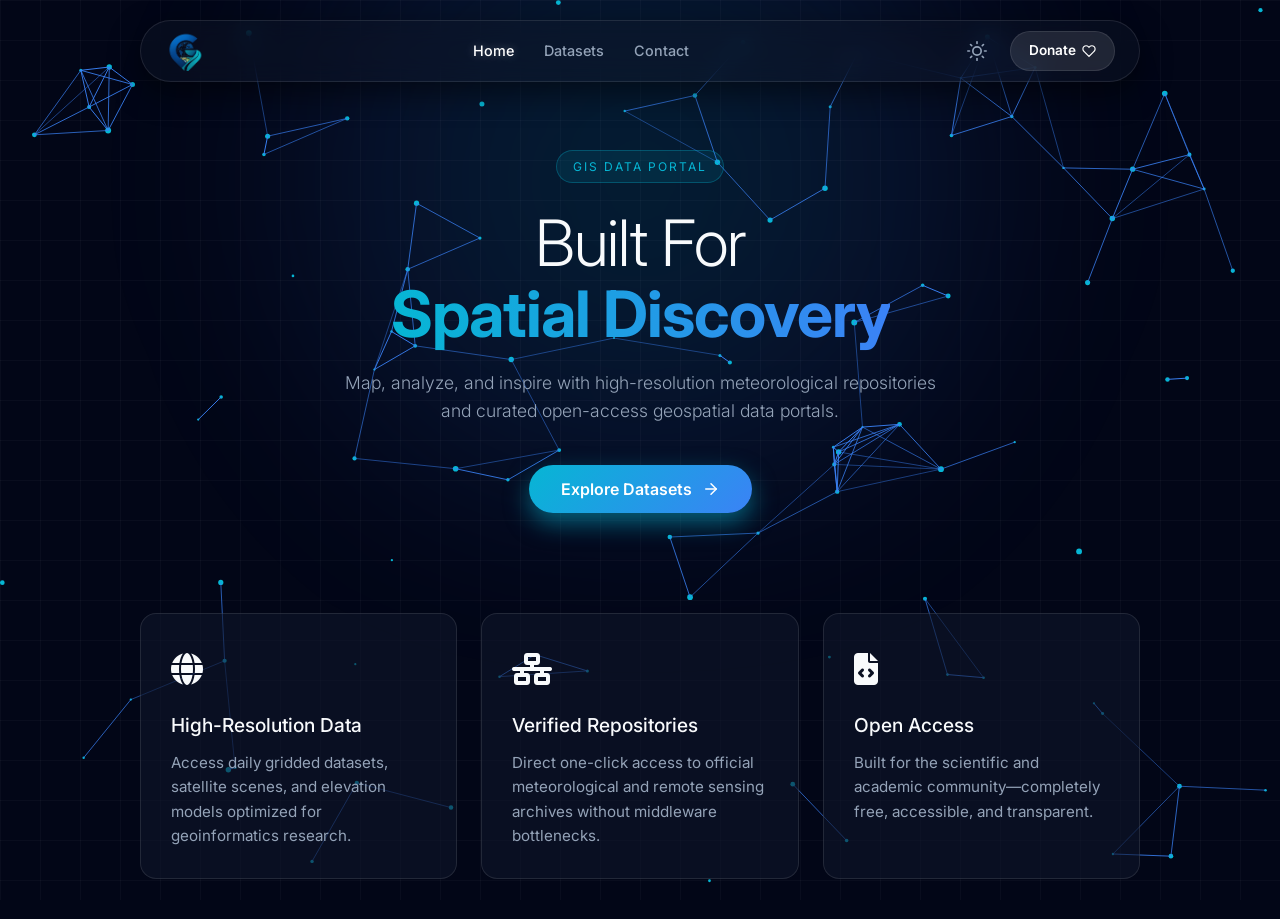
==== frontend/index.html @ cacce008 "Convert portal to static flashcard directory UI" ====
<!DOCTYPE html>
<html lang="en">
<head>
    <meta charset="UTF-8">
    <meta name="viewport" content="width=device-width, initial-scale=1.0">
    <title>GIS Gateway | Spatial Intelligence</title>
    <link href="https://fonts.googleapis.com/css2?family=Inter:wght@300;400;500;600;700&display=swap" rel="stylesheet">
    
    <!-- Font Awesome CDN -->
    <link rel="stylesheet" href="https://cdnjs.cloudflare.com/ajax/libs/font-awesome/6.4.0/css/all.min.css">

    <!-- Version 21.0 forces the browser to drop the cache -->
    <link rel="stylesheet" href="style.css?v=21.0">
    <meta name="google-adsense-account" content="ca-pub-8841814950405003">

    <style>
        /* Category Filter Tabs */
        .filter-tabs {
            display: flex;
            justify-content: center;
            flex-wrap: wrap;
            gap: 10px;
            margin: 24px auto 10px auto;
            max-width: 900px;
            padding: 0 20px;
        }

        .filter-btn {
            background: rgba(255, 255, 255, 0.04);
            border: 1px solid rgba(56, 189, 248, 0.25);
            color: #cbd5e1;
            padding: 8px 18px;
            border-radius: 999px;
            font-size: 0.85rem;
            font-weight: 500;
            cursor: pointer;
            transition: all 0.25s ease;
            font-family: inherit;
        }

        .filter-btn:hover,
        .filter-btn.active {
            background: linear-gradient(135deg, #0284c7, #06b6d4);
            border-color: #22d3ee;
            color: #fff;
            box-shadow: 0 0 15px rgba(6, 182, 212, 0.35);
        }

        /* Flashcard UI Styling */
        .flashcard-grid {
            display: grid;
            grid-template-columns: repeat(auto-fill, minmax(330px, 1fr));
            gap: 26px;
            max-width: 1180px;
            margin: 30px auto 60px auto;
            padding: 0 20px;
            text-align: left;
        }

        .flashcard {
            background: rgba(15, 23, 42, 0.78);
            backdrop-filter: blur(16px);
            border: 1px solid rgba(56, 189, 248, 0.22);
            border-radius: 18px;
            padding: 26px;
            display: flex;
            flex-direction: column;
            justify-content: space-between;
            text-decoration: none;
            color: inherit;
            position: relative;
            overflow: hidden;
            transition: transform 0.28s ease, box-shadow 0.28s ease, border-color 0.28s ease;
        }

        .flashcard::before {
            content: "";
            position: absolute;
            top: 0;
            left: 0;
            width: 100%;
            height: 4px;
            background: linear-gradient(90deg, #3b82f6, #06b6d4);
        }

        .flashcard:hover {
            transform: translateY(-7px);
            border-color: rgba(6, 182, 212, 0.6);
            box-shadow: 0 16px 35px rgba(0, 0, 0, 0.45), 0 0 22px rgba(6, 182, 212, 0.2);
        }

        .flashcard-top {
            display: flex;
            justify-content: space-between;
            align-items: center;
            margin-bottom: 18px;
            gap: 10px;
        }

        .flashcard-icon {
            width: 48px;
            height: 48px;
            min-width: 48px;
            border-radius: 12px;
            background: rgba(6, 182, 212, 0.12);
            border: 1px solid rgba(6, 182, 212, 0.35);
            display: flex;
            align-items: center;
            justify-content: center;
            color: #06b6d4;
            font-size: 1.35rem;
        }

        .flashcard-badge {
            font-size: 0.72rem;
            font-weight: 600;
            padding: 5px 12px;
            border-radius: 999px;
            background: rgba(6, 182, 212, 0.14);
            color: #22d3ee;
            border: 1px solid rgba(6, 182, 212, 0.3);
            white-space: nowrap;
        }

        .flashcard-title {
            font-size: 1.3rem;
            font-weight: 700;
            color: #fff;
            margin: 0 0 4px 0;
        }

        .flashcard-domain {
            font-size: 0.78rem;
            color: #38bdf8;
            font-family: monospace;
            display: block;
            margin-bottom: 14px;
            word-break: break-all;
        }

        .flashcard-desc {
            font-size: 0.88rem;
            color: #cbd5e1;
            line-height: 1.6;
            margin: 0 0 20px 0;
        }

        .flashcard-specs {
            background: rgba(255, 255, 255, 0.03);
            border: 1px solid rgba(255, 255, 255, 0.07);
            border-radius: 12px;
            padding: 12px 14px;
            margin-bottom: 22px;
            display: grid;
            grid-template-columns: 1fr 1fr;
            gap: 10px;
        }

        .spec-label {
            color: #64748b;
            display: block;
            font-size: 0.68rem;
            text-transform: uppercase;
            letter-spacing: 0.5px;
            margin-bottom: 2px;
        }

        .spec-value {
            color: #f8fafc;
            font-size: 0.8rem;
            font-weight: 600;
        }

        .flashcard-action {
            display: flex;
            align-items: center;
            justify-content: center;
            gap: 8px;
            width: 100%;
            padding: 12px;
            border-radius: 10px;
            background: linear-gradient(135deg, #0284c7, #06b6d4);
            color: #fff;
            font-weight: 600;
            font-size: 0.88rem;
            box-sizing: border-box;
        }

        /* Light Mode Compatibility */
        body.light-mode .flashcard {
            background: rgba(255, 255, 255, 0.9);
            border-color: rgba(15, 23, 42, 0.12);
        }
        body.light-mode .flashcard-title,
        body.light-mode .spec-value {
            color: #0f172a;
        }
        body.light-mode .flashcard-desc {
            color: #334155;
        }
        body.light-mode .flashcard-specs {
            background: rgba(15, 23, 42, 0.04);
            border-color: rgba(15, 23, 42, 0.08);
        }
        body.light-mode .filter-btn {
            color: #334155;
            background: rgba(15, 23, 42, 0.05);
            border-color: rgba(15, 23, 42, 0.15);
        }
        body.light-mode .filter-btn.active {
            color: #fff;
        }
    </style>
</head>
<body>

    <!-- Ambient Background Effects -->
    <div class="ambient-glow"></div>
    <div class="spatial-grid"></div>
    <canvas id="spatial-network"></canvas>

    <!-- Floating Glass Navigation -->
    <header class="glass-nav">
        <div class="nav-container">
            <div class="logo">
                <img src="logoonly.png" alt="GIS Gateway Logo" class="brand-logo">
            </div>
            <nav class="main-nav">
                <a href="#home" class="nav-link active" data-target="home">Home</a>
                <a href="#datasets" class="nav-link" data-target="datasets">Datasets</a>
                <a href="#contact" class="nav-link" data-target="contact">Contact</a>
            </nav>
            <div class="nav-actions" style="display: flex; align-items: center; gap: 15px;">
                
                <!-- Theme Toggle Button -->
                <button id="theme-toggle" class="theme-toggle-btn" aria-label="Toggle theme">
                    <svg id="sun-icon" xmlns="http://www.w3.org/2000/svg" width="20" height="20" viewBox="0 0 24 24" fill="none" stroke="currentColor" stroke-width="2" stroke-linecap="round" stroke-linejoin="round">
                        <circle cx="12" cy="12" r="5"></circle><line x1="12" y1="1" x2="12" y2="3"></line><line x1="12" y1="21" x2="12" y2="23"></line><line x1="4.22" y1="4.22" x2="5.64" y2="5.64"></line><line x1="18.36" y1="18.36" x2="19.78" y2="19.78"></line><line x1="1" y1="12" x2="3" y2="12"></line><line x1="21" y1="12" x2="23" y2="12"></line><line x1="4.22" y1="19.78" x2="5.64" y2="18.36"></line><line x1="18.36" y1="5.64" x2="19.78" y2="4.22"></line>
                    </svg>
                    <svg id="moon-icon" xmlns="http://www.w3.org/2000/svg" width="20" height="20" viewBox="0 0 24 24" fill="none" stroke="currentColor" stroke-width="2" stroke-linecap="round" stroke-linejoin="round" style="display: none;">
                        <path d="M21 12.79A9 9 0 1 1 11.21 3 7 7 0 0 0 21 12.79z"></path>
                    </svg>
                </button>

                <a href="#donate" data-target="donate" class="donate-btn route-btn">Donate <svg width="14" height="14" viewBox="0 0 24 24" fill="none" stroke="currentColor" stroke-width="2"><path d="M20.84 4.61a5.5 5.5 0 0 0-7.78 0L12 5.67l-1.06-1.06a5.5 5.5 0 0 0-7.78 7.78l1.06 1.06L12 21.23l7.78-7.78 1.06-1.06a5.5 5.5 0 0 0 0-7.78z"></path></svg></a>
            </div>
        </div>
    </header>

    <main class="dashboard">
        
        <!-- ================= HOME PAGE ================= -->
        <section id="home" class="page-section active">
            <div class="hero-container">
                <span class="hero-badge">GIS DATA PORTAL</span>
                <h1 class="hero-title">Built For <br><span class="text-gradient">Spatial Discovery</span></h1>
                <p class="hero-subtitle">Map, analyze, and inspire with high-resolution meteorological repositories and curated open-access geospatial data portals.</p>
                <button class="glow-btn route-btn" data-target="datasets">
                    Explore Datasets
                    <svg width="18" height="18" viewBox="0 0 24 24" fill="none" stroke="currentColor" stroke-width="2" stroke-linecap="round" stroke-linejoin="round"><line x1="5" y1="12" x2="19" y2="12"></line><polyline points="12 5 19 12 12 19"></polyline></svg>
                </button>
            </div>
            <div class="feature-grid">
                <div class="glass-card">
                    <div class="card-icon"><i class="fa-solid fa-globe"></i></div>
                    <h3>High-Resolution Data</h3>
                    <p>Access daily gridded datasets, satellite scenes, and elevation models optimized for geoinformatics research.</p>
                </div>
                <div class="glass-card">
                    <div class="card-icon"><i class="fa-solid fa-network-wired"></i></div>
                    <h3>Verified Repositories</h3>
                    <p>Direct one-click access to official meteorological and remote sensing archives without middleware bottlenecks.</p>
                </div>
                <div class="glass-card">
                    <div class="card-icon"><i class="fa-solid fa-file-code"></i></div>
                    <h3>Open Access</h3>
                    <p>Built for the scientific and academic community—completely free, accessible, and transparent.</p>
                </div>
            </div>
        </section>

        <!-- ================= DATASETS PAGE (10 OPEN-ACCESS FLASHCARDS) ================= -->
        <section id="datasets" class="page-section">
            <div class="hero-container" style="padding-bottom: 10px;">
                <span class="hero-badge">SPATIAL MODULES</span>
                <h2 class="hero-title" style="font-size: 2.5rem;">Open-Access Dataset Directory</h2>
                <p class="hero-subtitle">Filter by category below and click any flashcard to launch its official open-access download repository.</p>
                
                <!-- Interactive Category Filters -->
                <div class="filter-tabs">
                    <button class="filter-btn active" onclick="filterFlashcards('all', this)">All Portals (10)</button>
                    <button class="filter-btn" onclick="filterFlashcards('climate', this)">Climate & Rainfall</button>
                    <button class="filter-btn" onclick="filterFlashcards('satellite', this)">Satellite & EO</button>
                    <button class="filter-btn" onclick="filterFlashcards('elevation', this)">DEM & Hydrology</button>
                </div>
            </div>
            
            <div class="flashcard-grid">
                
                <!-- 1. IMD Gridded Data -->
                <a href="https://imdpune.gov.in/cmpg/Griddata/Rainfall_25_Bin.html" target="_blank" rel="noopener noreferrer" class="flashcard" data-category="climate">
                    <div>
                        <div class="flashcard-top">
                            <div class="flashcard-icon"><i class="fa-solid fa-cloud-showers-heavy"></i></div>
                            <span class="flashcard-badge">0.25° × 0.25° Binary / NetCDF</span>
                        </div>
                        <h3 class="flashcard-title">IMD Gridded Data</h3>
                        <span class="flashcard-domain">imdpune.gov.in/cmpg/Griddata/Rainfall_25_Bin.html</span>
                        <p class="flashcard-desc">
                            Official India Meteorological Department (IMD Pune) high-spatial-resolution daily gridded rainfall (1901–present) and temperature (1951–present) binary and NetCDF archives over India.
                        </p>
                        <div class="flashcard-specs">
                            <div>
                                <span class="spec-label">Temporal Range</span>
                                <span class="spec-value">Daily (1901–Present)</span>
                            </div>
                            <div>
                                <span class="spec-label">Parameters</span>
                                <span class="spec-value">Rainfall, Tmin, Tmax</span>
                            </div>
                            <div>
                                <span class="spec-label">Spatial Resolution</span>
                                <span class="spec-value">0.25° & 1.0° Grid</span>
                            </div>
                            <div>
                                <span class="spec-label">Source Agency</span>
                                <span class="spec-value">IMD Pune (CRS)</span>
                            </div>
                        </div>
                    </div>
                    <div class="flashcard-action">
                        <span>Visit IMD Pune Portal</span>
                        <i class="fa-solid fa-arrow-up-right-from-square"></i>
                    </div>
                </a>

                <!-- 2. Copernicus Global DEM -->
                <a href="https://portal.opentopography.org/raster?opentopoID=OTSDEM.032021.4326.3" target="_blank" rel="noopener noreferrer" class="flashcard" data-category="elevation">
                    <div>
                        <div class="flashcard-top">
                            <div class="flashcard-icon"><i class="fa-solid fa-mountain"></i></div>
                            <span class="flashcard-badge">30m GLO-30 GeoTIFF</span>
                        </div>
                        <h3 class="flashcard-title">Copernicus Global DEM</h3>
                        <span class="flashcard-domain">portal.opentopography.org</span>
                        <p class="flashcard-desc">
                            High-precision 30-meter Digital Surface Model (DSM) derived from the TanDEM-X radar mission for terrain relief, slope, and hydrological modeling without login requirements.
                        </p>
                        <div class="flashcard-specs">
                            <div>
                                <span class="spec-label">Spatial Resolution</span>
                                <span class="spec-value">30 Meters (1 arc-sec)</span>
                            </div>
                            <div>
                                <span class="spec-label">File Format</span>
                                <span class="spec-value">GeoTIFF Raster</span>
                            </div>
                            <div>
                                <span class="spec-label">Coverage</span>
                                <span class="spec-value">Global Surface</span>
                            </div>
                            <div>
                                <span class="spec-label">Provider</span>
                                <span class="spec-value">ESA / OpenTopography</span>
                            </div>
                        </div>
                    </div>
                    <div class="flashcard-action">
                        <span>Visit OpenTopography Portal</span>
                        <i class="fa-solid fa-arrow-up-right-from-square"></i>
                    </div>
                </a>

                <!-- 3. ISRO Bhoonidhi EO Data Hub -->
                <a href="https://bhoonidhi.nrsc.gov.in/" target="_blank" rel="noopener noreferrer" class="flashcard" data-category="satellite elevation">
                    <div>
                        <div class="flashcard-top">
                            <div class="flashcard-icon"><i class="fa-solid fa-satellite"></i></div>
                            <span class="flashcard-badge">5m+ Open IRS / SAR</span>
                        </div>
                        <h3 class="flashcard-title">ISRO Bhoonidhi EO Hub</h3>
                        <span class="flashcard-domain">bhoonidhi.nrsc.gov.in</span>
                        <p class="flashcard-desc">
                            NRSC/ISRO Earth Observation data hub offering free open access to Indian Remote Sensing (Resourcesat LISS-III/IV, EOS-04 SAR, Oceansat, CartoDEM) and NISAR S-SAR collections.
                        </p>
                        <div class="flashcard-specs">
                            <div>
                                <span class="spec-label">Spatial Resolution</span>
                                <span class="spec-value">5m to 56m (Open Policy)</span>
                            </div>
                            <div>
                                <span class="spec-label">File Format</span>
                                <span class="spec-value">GeoTIFF / HDF5</span>
                            </div>
                            <div>
                                <span class="spec-label">Archive Span</span>
                                <span class="spec-value">1986–Present</span>
                            </div>
                            <div>
                                <span class="spec-label">Source Agency</span>
                                <span class="spec-value">NRSC / ISRO</span>
                            </div>
                        </div>
                    </div>
                    <div class="flashcard-action">
                        <span>Visit ISRO Bhoonidhi</span>
                        <i class="fa-solid fa-arrow-up-right-from-square"></i>
                    </div>
                </a>

                <!-- 4. ISRO MOSDAC -->
                <a href="https://www.mosdac.gov.in/" target="_blank" rel="noopener noreferrer" class="flashcard" data-category="climate satellite">
                    <div>
                        <div class="flashcard-top">
                            <div class="flashcard-icon"><i class="fa-solid fa-hurricane"></i></div>
                            <span class="flashcard-badge">INSAT-3DR / 3DS HDF5</span>
                        </div>
                        <h3 class="flashcard-title">ISRO MOSDAC Archive</h3>
                        <span class="flashcard-domain">mosdac.gov.in</span>
                        <p class="flashcard-desc">
                            Meteorological & Oceanographic Satellite Data Archival Centre by Space Applications Centre (ISRO) for half-hourly INSAT cloud imagery, Hydro-Estimator rainfall, and ocean products.
                        </p>
                        <div class="flashcard-specs">
                            <div>
                                <span class="spec-label">Temporal Range</span>
                                <span class="spec-value">15/30-Min & Daily</span>
                            </div>
                            <div>
                                <span class="spec-label">Parameters</span>
                                <span class="spec-value">Rainfall, OLR, SST, Winds</span>
                            </div>
                            <div>
                                <span class="spec-label">Coverage</span>
                                <span class="spec-value">India & Indian Ocean</span>
                            </div>
                            <div>
                                <span class="spec-label">Source Agency</span>
                                <span class="spec-value">SAC / ISRO</span>
                            </div>
                        </div>
                    </div>
                    <div class="flashcard-action">
                        <span>Visit MOSDAC Portal</span>
                        <i class="fa-solid fa-arrow-up-right-from-square"></i>
                    </div>
                </a>

                <!-- 5. ECMWF ERA5 Climate Data Store -->
                <a href="https://cds.climate.copernicus.eu/datasets/reanalysis-era5-single-levels?tab=overview" target="_blank" rel="noopener noreferrer" class="flashcard" data-category="climate">
                    <div>
                        <div class="flashcard-top">
                            <div class="flashcard-icon"><i class="fa-solid fa-temperature-half"></i></div>
                            <span class="flashcard-badge">0.25° Hourly NetCDF / GRIB</span>
                        </div>
                        <h3 class="flashcard-title">ECMWF ERA5 Reanalysis</h3>
                        <span class="flashcard-domain">cds.climate.copernicus.eu</span>
                        <p class="flashcard-desc">
                            Fifth-generation ECMWF global atmospheric, land-surface, and wave reanalysis providing hourly single-level and pressure-level climate variables from 1940 to the present.
                        </p>
                        <div class="flashcard-specs">
                            <div>
                                <span class="spec-label">Temporal Range</span>
                                <span class="spec-value">Hourly (1940–Present)</span>
                            </div>
                            <div>
                                <span class="spec-label">Spatial Resolution</span>
                                <span class="spec-value">0.25° × 0.25° (~31 km)</span>
                            </div>
                            <div>
                                <span class="spec-label">Parameters</span>
                                <span class="spec-value">2m Temp, Wind, CAPE, Rad</span>
                            </div>
                            <div>
                                <span class="spec-label">Access Method</span>
                                <span class="spec-value">Web UI & Python cdsapi</span>
                            </div>
                        </div>
                    </div>
                    <div class="flashcard-action">
                        <span>Visit Copernicus CDS</span>
                        <i class="fa-solid fa-arrow-up-right-from-square"></i>
                    </div>
                </a>

                <!-- 6. CHIRPS Direct HTTP Repository -->
                <a href="https://data.chc.ucsb.edu/products/CHIRPS-2.0/" target="_blank" rel="noopener noreferrer" class="flashcard" data-category="climate">
                    <div>
                        <div class="flashcard-top">
                            <div class="flashcard-icon"><i class="fa-solid fa-droplet"></i></div>
                            <span class="flashcard-badge">0.05° (~5.5 km) GeoTIFF / NC</span>
                        </div>
                        <h3 class="flashcard-title">CHIRPS Global Rainfall</h3>
                        <span class="flashcard-domain">data.chc.ucsb.edu/products/CHIRPS-2.0</span>
                        <p class="flashcard-desc">
                            Climate Hazards Center InfraRed Precipitation with Station data (UCSB). Direct HTTP directory download (no login required) for high-resolution daily and monthly rainfall grids.
                        </p>
                        <div class="flashcard-specs">
                            <div>
                                <span class="spec-label">Temporal Range</span>
                                <span class="spec-value">Daily / Monthly (1981+)</span>
                            </div>
                            <div>
                                <span class="spec-label">Spatial Resolution</span>
                                <span class="spec-value">0.05° × 0.05° Quasi-Global</span>
                            </div>
                            <div>
                                <span class="spec-label">File Format</span>
                                <span class="spec-value">GeoTIFF & NetCDF</span>
                            </div>
                            <div>
                                <span class="spec-label">Provider</span>
                                <span class="spec-value">UCSB CHC / USGS</span>
                            </div>
                        </div>
                    </div>
                    <div class="flashcard-action">
                        <span>Open Direct HTTP Directory</span>
                        <i class="fa-solid fa-arrow-up-right-from-square"></i>
                    </div>
                </a>

                <!-- 7. Copernicus Data Space Browser -->
                <a href="https://browser.dataspace.copernicus.eu/" target="_blank" rel="noopener noreferrer" class="flashcard" data-category="satellite climate">
                    <div>
                        <div class="flashcard-top">
                            <div class="flashcard-icon"><i class="fa-solid fa-earth-americas"></i></div>
                            <span class="flashcard-badge">Sentinel 1 / 2 / 3 / 5P</span>
                        </div>
                        <h3 class="flashcard-title">Copernicus Data Space</h3>
                        <span class="flashcard-domain">browser.dataspace.copernicus.eu</span>
                        <p class="flashcard-desc">
                            European Space Agency's interactive browser for instant visualization and raw product download of Sentinel-1 SAR, Sentinel-2 10m optical, and Sentinel-5P atmospheric trace gases.
                        </p>
                        <div class="flashcard-specs">
                            <div>
                                <span class="spec-label">Spatial Resolution</span>
                                <span class="spec-value">10m (S2) to 3.5km (S5P)</span>
                            </div>
                            <div>
                                <span class="spec-label">Sensors</span>
                                <span class="spec-value">SAR, MSI, OLCI, TROPOMI</span>
                            </div>
                            <div>
                                <span class="spec-label">File Format</span>
                                <span class="spec-value">SAFE / NetCDF / GeoTIFF</span>
                            </div>
                            <div>
                                <span class="spec-label">Provider</span>
                                <span class="spec-value">ESA / EU Copernicus</span>
                            </div>
                        </div>
                    </div>
                    <div class="flashcard-action">
                        <span>Launch Copernicus Browser</span>
                        <i class="fa-solid fa-arrow-up-right-from-square"></i>
                    </div>
                </a>

                <!-- 8. NASA GES DISC & Giovanni -->
                <a href="https://disc.gsfc.nasa.gov/" target="_blank" rel="noopener noreferrer" class="flashcard" data-category="climate satellite">
                    <div>
                        <div class="flashcard-top">
                            <div class="flashcard-icon"><i class="fa-solid fa-wind"></i></div>
                            <span class="flashcard-badge">0.1° GPM IMERG & MERRA-2</span>
                        </div>
                        <h3 class="flashcard-title">NASA GES DISC Archive</h3>
                        <span class="flashcard-domain">disc.gsfc.nasa.gov</span>
                        <p class="flashcard-desc">
                            Goddard Earth Sciences Data and Information Services Center hosting GPM IMERG half-hourly precipitation, MERRA-2 aerosol/radiation reanalysis, and OMI atmospheric products.
                        </p>
                        <div class="flashcard-specs">
                            <div>
                                <span class="spec-label">Temporal Range</span>
                                <span class="spec-value">30-Min / Hourly / Monthly</span>
                            </div>
                            <div>
                                <span class="spec-label">Key Collections</span>
                                <span class="spec-value">GPM IMERG, MERRA-2, AIRS</span>
                            </div>
                            <div>
                                <span class="spec-label">File Format</span>
                                <span class="spec-value">NetCDF4 / HDF5</span>
                            </div>
                            <div>
                                <span class="spec-label">Source Agency</span>
                                <span class="spec-value">NASA Goddard (Earthdata)</span>
                            </div>
                        </div>
                    </div>
                    <div class="flashcard-action">
                        <span>Visit NASA GES DISC</span>
                        <i class="fa-solid fa-arrow-up-right-from-square"></i>
                    </div>
                </a>

                <!-- 9. USGS EarthExplorer -->
                <a href="https://earthexplorer.usgs.gov/" target="_blank" rel="noopener noreferrer" class="flashcard" data-category="satellite elevation">
                    <div>
                        <div class="flashcard-top">
                            <div class="flashcard-icon"><i class="fa-solid fa-layer-group"></i></div>
                            <span class="flashcard-badge">30m Landsat 1–9 & SRTM</span>
                        </div>
                        <h3 class="flashcard-title">USGS EarthExplorer</h3>
                        <span class="flashcard-domain">earthexplorer.usgs.gov</span>
                        <p class="flashcard-desc">
                            Comprehensive global catalog of multi-decadal Landsat (1–9) Level-2 Surface Reflectance imagery, SRTM 30m digital elevation tiles, and hyperspectral earth observation data.
                        </p>
                        <div class="flashcard-specs">
                            <div>
                                <span class="spec-label">Spatial Resolution</span>
                                <span class="spec-value">15m Pan / 30m Multispectral</span>
                            </div>
                            <div>
                                <span class="spec-label">Archive Span</span>
                                <span class="spec-value">1972–Present (Landsat)</span>
                            </div>
                            <div>
                                <span class="spec-label">File Format</span>
                                <span class="spec-value">Cloud-Optimized GeoTIFF</span>
                            </div>
                            <div>
                                <span class="spec-label">Source Agency</span>
                                <span class="spec-value">USGS EROS Center</span>
                            </div>
                        </div>
                    </div>
                    <div class="flashcard-action">
                        <span>Visit USGS EarthExplorer</span>
                        <i class="fa-solid fa-arrow-up-right-from-square"></i>
                    </div>
                </a>

                <!-- 10. HydroSHEDS & HydroBASINS -->
                <a href="https://www.hydrosheds.org/hydrosheds-core-downloads" target="_blank" rel="noopener noreferrer" class="flashcard" data-category="elevation">
                    <div>
                        <div class="flashcard-top">
                            <div class="flashcard-icon"><i class="fa-solid fa-water"></i></div>
                            <span class="flashcard-badge">3s–30s Shapefile & GeoTIFF</span>
                        </div>
                        <h3 class="flashcard-title">HydroSHEDS & HydroBASINS</h3>
                        <span class="flashcard-domain">hydrosheds.org/hydrosheds-core-downloads</span>
                        <p class="flashcard-desc">
                            Direct open downloads (no registration required) for global hydrologically conditioned DEMs, flow direction/accumulation grids, watershed polygons (HydroBASINS), and river networks.
                        </p>
                        <div class="flashcard-specs">
                            <div>
                                <span class="spec-label">Spatial Resolution</span>
                                <span class="spec-value">3 arc-sec (~90m) to 30s</span>
                            </div>
                            <div>
                                <span class="spec-label">Key Layers</span>
                                <span class="spec-value">HydroBASINS, HydroRIVERS</span>
                            </div>
                            <div>
                                <span class="spec-label">File Format</span>
                                <span class="spec-value">Shapefile, GDB, GeoTIFF</span>
                            </div>
                            <div>
                                <span class="spec-label">Access Type</span>
                                <span class="spec-value">Direct One-Click Download</span>
                            </div>
                        </div>
                    </div>
                    <div class="flashcard-action">
                        <span>Download HydroSHEDS Data</span>
                        <i class="fa-solid fa-arrow-up-right-from-square"></i>
                    </div>
                </a>

            </div>
        </section>

        <!-- ================= CONTACT PAGE ================= -->
        <section id="contact" class="page-section">
            <div class="glass-card widget-card" style="text-align: center; max-width: 600px; margin: 0 auto;">
                <h2>Contact Us</h2>
                <p class="description" style="border: none; background: transparent; padding: 0; margin-bottom: 20px;">Have a question or want to suggest an open-access geospatial portal? Drop us a message.</p>
                <form id="contactForm" class="contact-form">
                    <div style="margin-bottom: 15px;">
                        <input type="text" id="contactName" required placeholder="Your Name" class="dark-input" style="width: 100%;">
                    </div>
                    <div style="margin-bottom: 15px;">
                        <input type="email" id="contactEmail" required placeholder="you@institution.edu" class="dark-input" style="width: 100%;">
                    </div>
                    <div style="margin-bottom: 20px;">
                        <textarea id="contactMessage" required rows="4" placeholder="How can we help?" class="dark-input" style="resize: vertical; width: 100%;"></textarea>
                    </div>
                    <button type="submit" class="glow-btn" style="width: 100%;"><span>Send Message</span></button>
                </form>
            </div>
        </section>

        <!-- ================= DONATE PAGE ================= -->
        <section id="donate" class="page-section">
            <div class="donate-container">
                <h1 style="font-size: 2.5rem; margin-bottom: 10px;">Support the Project</h1>
                <p class="hero-subtitle" style="margin-bottom: 30px;">Keep the spatial data portal running and open-source.</p>
                
                <div class="donation-card">
                    <div class="qr-badge">Scan & Pay via GPay / UPI</div>
                    
                    <div class="qr-wrapper">
                        <img src="gpay-qr.png" alt="Google Pay QR Code" class="gpay-qr-img">
                    </div>
                    
                    <div class="upi-id-box">
                        <span id="upiText">myselfyogeshwaran@oksbi</span>
                        <button class="copy-btn" onclick="copyUpiId()">Copy ID</button>
                    </div>

                    <div class="payment-confirm-box">
                        <button id="paidBtn" class="glow-btn confirm-action-btn" onclick="confirmPayment()" style="width: 100%;">
                            <span id="btnText">I've Sent the Payment</span>
                            <span id="checkmarkAnim" class="checkmark-container" style="display: none;">
                                <svg class="checkmark" xmlns="http://www.w3.org/2000/svg" viewBox="0 0 52 52">
                                    <circle class="checkmark__circle" cx="26" cy="26" r="25" fill="none"/>
                                    <path class="checkmark__check" fill="none" d="M14.1 27.2l7.1 7.2 16.7-16.8"/>
                                </svg>
                            </span>
                        </button>
                        <p id="successNote" class="success-note" style="display: none;">Thank you for your generous support!</p>
                    </div>
                </div>
            </div>
        </section>
    </main>

    <!-- Donation Details Modal -->
    <div id="donationModal" class="modal-overlay" style="display: none;">
        <div class="modal-content">
            <h3>Thank You for Supporting!</h3>
            <p>Optional: Enter your details so we can thank you.</p>
            <form onsubmit="submitDonationDetails(event)">
                <input type="text" id="donorName" placeholder="Your Name" class="modal-input">
                <input type="email" id="donorEmail" placeholder="Your Email Address" class="modal-input">
                <div style="display: flex; gap: 10px; justify-content: flex-end; margin-top: 15px;">
                    <button type="button" class="secondary-btn" onclick="skipDonationDetails()">Skip</button>
                    <button type="submit" class="primary-btn">Confirm</button>
                </div>
            </form>
        </div>
    </div>

    <!-- Version 21.0 forces the browser to drop the cache -->
    <script src="script.js?v=21.0"></script>
</body>
</html>
---- frontend/style.css ----
:root {
    /* GIS Gateway Color Palette (Restored Original) */
    --bg-dark: #020617; 
    --bg-card: rgba(15, 23, 42, 0.6); 
    --primary: #06b6d4; 
    --primary-glow: rgba(6, 182, 212, 0.5);
    --secondary: #3b82f6; 
    --text-main: #f8fafc;
    --text-muted: #94a3b8;
    --border-glass: rgba(255, 255, 255, 0.1);
}

* { box-sizing: border-box; margin: 0; padding: 0; font-family: 'Inter', sans-serif; }

body { background-color: var(--bg-dark); color: var(--text-main); line-height: 1.6; min-height: 100vh; overflow-x: hidden; position: relative; }

/* ================= BACKGROUND EFFECTS ================= */
.spatial-grid { position: fixed; top: 0; left: 0; width: 100%; height: 100%; background-image: linear-gradient(rgba(255,255,255,0.03) 1px, transparent 1px), linear-gradient(90deg, rgba(255,255,255,0.03) 1px, transparent 1px); background-size: 40px 40px; z-index: -2; pointer-events: none; }
.ambient-glow { position: fixed; top: -20%; left: 50%; transform: translateX(-50%); width: 80vw; height: 80vh; background: radial-gradient(circle, rgba(6, 182, 212, 0.15) 0%, rgba(59, 130, 246, 0.1) 40%, rgba(0,0,0,0) 70%); filter: blur(80px); z-index: -1; pointer-events: none; }
#spatial-network { 
    position: fixed; 
    top: 0; 
    left: 0; 
    width: 100vw; 
    height: 100vh; 
    z-index: 0; 
    pointer-events: none; 
}
.hero-container, .feature-grid { position: relative; z-index: 1; }

/* ================= FLOATING GLASS NAV ================= */
.glass-nav { position: fixed; top: 20px; left: 50%; transform: translateX(-50%); width: 90%; max-width: 1000px; background: rgba(15, 23, 42, 0.4); backdrop-filter: blur(12px); border: 1px solid var(--border-glass); border-radius: 50px; padding: 10px 24px; z-index: 100; box-shadow: 0 10px 30px rgba(0,0,0,0.5); }
.nav-container { display: flex; justify-content: space-between; align-items: center; }
.logo { display: flex; align-items: center; height: 40px; overflow: hidden; }
.logo img, .brand-logo { max-height: 40px !important; width: auto; object-fit: contain; }
.main-nav { display: flex; gap: 30px; }
.nav-link { color: var(--text-muted); text-decoration: none; font-size: 0.9rem; font-weight: 500; transition: all 0.3s ease; }
.nav-link:hover, .nav-link.active { color: white; text-shadow: 0 0 10px rgba(255,255,255,0.3); }
.donate-btn { display: flex; align-items: center; gap: 6px; background: rgba(255, 255, 255, 0.1); color: white; text-decoration: none; padding: 8px 18px; border-radius: 20px; font-size: 0.85rem; font-weight: 600; border: 1px solid var(--border-glass); transition: all 0.3s; }
.donate-btn:hover { background: #ef4444; border-color: #ef4444; box-shadow: 0 0 15px rgba(239, 68, 68, 0.4); }

/* ================= PAGE ROUTING ================= */
.dashboard { padding: 120px 20px 60px; max-width: 1400px; margin: 0 auto; position: relative; z-index: 1; } 
.page-section { display: none; animation: fadeUp 0.6s cubic-bezier(0.16, 1, 0.3, 1) forwards; opacity: 0; transform: translateY(20px); }
.page-section.active { display: block; }
@keyframes fadeUp { to { opacity: 1; transform: translateY(0); } }

/* ================= HERO SECTION ================= */
.hero-container { max-width: 800px; margin: 0 auto; text-align: center; padding: 40px 0; }
.hero-badge { display: inline-block; font-size: 0.75rem; letter-spacing: 2px; padding: 6px 16px; margin-bottom: 25px; border-radius: 20px; background: rgba(6, 182, 212, 0.1); border: 1px solid rgba(6, 182, 212, 0.3); color: var(--primary); }
.hero-title { font-size: 4rem; font-weight: 300; line-height: 1.1; margin-bottom: 20px; letter-spacing: -1px; }
.text-gradient { background: linear-gradient(to right, #06b6d4, #3b82f6); -webkit-background-clip: text; -webkit-text-fill-color: transparent; font-weight: 700; }
.hero-subtitle { font-size: 1.1rem; color: var(--text-muted); margin-bottom: 40px; font-weight: 300; max-width: 600px; margin-left: auto; margin-right: auto; }
.glow-btn { display: inline-flex; align-items: center; justify-content: center; gap: 10px; background: linear-gradient(135deg, var(--primary), var(--secondary)); color: white; border: none; padding: 14px 32px; border-radius: 30px; font-size: 1rem; font-weight: 600; cursor: pointer; transition: all 0.3s; box-shadow: 0 10px 25px var(--primary-glow); }
.glow-btn:hover { transform: translateY(-2px); box-shadow: 0 15px 35px rgba(59, 130, 246, 0.6); }

/* ================= HOME PAGE FEATURE GRID ================= */
.feature-grid { 
    display: grid; 
    grid-template-columns: repeat(auto-fit, minmax(280px, 1fr)); 
    gap: 24px; 
    margin-top: 60px; 
    max-width: 1000px; 
    margin-left: auto; 
    margin-right: auto; 
}

.feature-grid .glass-card {
    text-align: left;
    background: var(--bg-card); 
    backdrop-filter: blur(12px); 
    border: 1px solid var(--border-glass); 
    border-radius: 16px; 
    padding: 30px;
}

.card-icon { font-size: 2rem; margin-bottom: 15px; }
.feature-grid h3 { font-weight: 500; margin-bottom: 10px; font-size: 1.2rem; }
.feature-grid p { color: var(--text-muted); font-size: 0.95rem; }

/* ================= WIDGET GRID (SIDE-BY-SIDE) ================= */
.widget-grid-layout {
    display: grid;
    grid-template-columns: repeat(auto-fit, minmax(450px, 1fr));
    gap: 30px;
    width: 100%;
    align-items: start;
}

/* ================= THE CLICK-TO-EXPAND DRAWER & CORNER BORDERS ================= */
.clickable-drawer {
    border-radius: 16px;
    padding: 25px 30px; 
    border: 1px solid transparent; 
    transition: all 0.3s ease;
    position: relative;
    
    background: 
        linear-gradient(var(--text-muted), var(--text-muted)) top left / 20px 2px no-repeat,
        linear-gradient(var(--text-muted), var(--text-muted)) top left / 2px 20px no-repeat,
        linear-gradient(var(--text-muted), var(--text-muted)) top right / 20px 2px no-repeat,
        linear-gradient(var(--text-muted), var(--text-muted)) top right / 2px 20px no-repeat,
        linear-gradient(var(--text-muted), var(--text-muted)) bottom left / 20px 2px no-repeat,
        linear-gradient(var(--text-muted), var(--text-muted)) bottom left / 2px 20px no-repeat,
        linear-gradient(var(--text-muted), var(--text-muted)) bottom right / 20px 2px no-repeat,
        linear-gradient(var(--text-muted), var(--text-muted)) bottom right / 2px 20px no-repeat,
        var(--bg-card);
}

.clickable-drawer:not(.expanded):hover {
    background: 
        linear-gradient(var(--primary), var(--primary)) top left / 20px 2px no-repeat,
        linear-gradient(var(--primary), var(--primary)) top left / 2px 20px no-repeat,
        linear-gradient(var(--primary), var(--primary)) top right / 20px 2px no-repeat,
        linear-gradient(var(--primary), var(--primary)) top right / 2px 20px no-repeat,
        linear-gradient(var(--primary), var(--primary)) bottom left / 20px 2px no-repeat,
        linear-gradient(var(--primary), var(--primary)) bottom left / 2px 20px no-repeat,
        linear-gradient(var(--primary), var(--primary)) bottom right / 20px 2px no-repeat,
        linear-gradient(var(--primary), var(--primary)) bottom right / 2px 20px no-repeat,
        var(--bg-card);
    box-shadow: 0 0 20px rgba(6, 182, 212, 0.1);
}

.clickable-drawer.expanded {
    background: rgba(15, 23, 42, 0.85); 
    border: 1px solid var(--border-glass); 
    box-shadow: 0 10px 30px rgba(0,0,0,0.5);
}

.widget-header { 
    display: flex; 
    justify-content: center; 
    align-items: center; 
    cursor: pointer; 
    user-select: none;
}

.widget-header h2 { 
    font-weight: 400; 
    font-size: 1.25rem; 
    margin: 0; 
    color: var(--text-main);
    transition: color 0.3s;
}

.clickable-drawer:not(.expanded):hover .widget-header h2 {
    color: var(--primary); 
}

.widget-expandable {
    display: grid;
    grid-template-rows: 0fr; 
    transition: grid-template-rows 0.4s cubic-bezier(0.16, 1, 0.3, 1); 
}

.widget-content {
    overflow: hidden; 
    min-height: 0; 
    opacity: 0;
    transition: opacity 0.3s ease, padding-top 0.4s ease;
    padding-top: 0;
}

.clickable-drawer.expanded .widget-expandable {
    grid-template-rows: 1fr; 
}

.clickable-drawer.expanded .widget-content {
    opacity: 1;
    padding-top: 25px; 
    transition: opacity 0.4s ease 0.2s, padding-top 0.4s ease;
}

/* ================= FORM CONTROLS ================= */
.tags { display: flex; gap: 8px; }
.tag { background: rgba(255,255,255,0.05); border: 1px solid var(--border-glass); font-size: 0.7rem; padding: 4px 12px; border-radius: 20px; color: var(--text-muted); }
.description { font-size: 0.95rem; color: var(--text-muted); background: rgba(0,0,0,0.2); padding: 16px; border-left: 3px solid var(--primary); border-radius: 8px; margin-bottom: 30px; }
.highlight { color: white; font-weight: 600; }

.controls-container, .checkbox-group { background: rgba(0,0,0,0.2); padding: 20px; border-radius: 12px; border: 1px solid var(--border-glass); margin-bottom: 20px; }
.controls-container { display: flex; gap: 20px; align-items: flex-end; flex-wrap: wrap;}
.checkbox-group { display: flex; gap: 20px; align-items: center; flex-wrap: wrap; }

.imd-option-shell { display: grid; grid-template-columns: 220px minmax(0, 1fr); gap: 18px; align-items: start; }
.imd-sidebar { background: rgba(15, 23, 42, 0.45); border: 1px solid var(--border-glass); border-radius: 12px; padding: 12px; display: flex; flex-direction: column; gap: 10px; }
.imd-step { padding: 10px 12px; border-radius: 10px; font-size: 0.77rem; color: var(--text-muted); letter-spacing: 0.04em; text-transform: uppercase; border: 1px solid transparent; background: rgba(255,255,255,0.02); }
.imd-step.active { background: rgba(6, 182, 212, 0.12); border-color: rgba(6, 182, 212, 0.35); color: #f8fafc; }
.imd-main { display: flex; flex-direction: column; gap: 18px; }
.imd-form-section { background: rgba(15, 23, 42, 0.35); border: 1px solid var(--border-glass); border-radius: 12px; padding: 14px 16px; }
.imd-form-header { font-size: 0.72rem; color: var(--text-muted); letter-spacing: 0.08em; text-transform: uppercase; margin-bottom: 12px; }
.imd-choice-grid { display: flex; gap: 12px; flex-wrap: wrap; }
.imd-choice { display: inline-flex; align-items: center; gap: 10px; padding: 8px 10px; border-radius: 8px; background: rgba(255,255,255,0.02); border: 1px solid transparent; color: #dbeafe; font-size: 0.9rem; cursor: pointer; }
.imd-choice input { display: none; }
.imd-radio { width: 15px; height: 15px; border-radius: 50%; border: 1px solid var(--border-glass); background: rgba(15,23,42,0.8); display: inline-block; position: relative; }
.imd-choice input:checked + .imd-radio { border-color: var(--primary); }
.imd-choice input:checked + .imd-radio::after { content: ""; position: absolute; inset: 3px; border-radius: 50%; background: var(--primary); }

.input-group { display: flex; flex-direction: column; flex: 1; }
.input-group label, .group-label { font-size: 0.85rem; color: var(--text-muted); margin-bottom: 8px; }
select, .dark-input { background: rgba(15, 23, 42, 0.8); color: white; border: 1px solid var(--border-glass); padding: 12px 16px; border-radius: 8px; font-size: 1rem; outline: none; transition: all 0.3s; }
select { appearance: none; background-image: url("data:image/svg+xml,%3Csvg xmlns='http://www.w3.org/2000/svg' width='24' height='24' fill='none' stroke='%2394a3b8' stroke-width='2' stroke-linecap='round' stroke-linejoin='round'%3E%3Cpolyline points='6 9 12 15 18 9'/%3E%3C/svg%3E"); background-repeat: no-repeat; background-position: right 12px center; background-size: 16px; }
select:focus, .dark-input:focus { border-color: var(--primary); box-shadow: 0 0 0 2px rgba(6, 182, 212, 0.2); }
.dark-input { margin-bottom: 15px; width: 100%; }

.coordinate-input-grid { display: grid; grid-template-columns: 1fr 1fr; gap: 15px; margin-bottom: 15px; }
.coordinate-input-grid .dark-input { margin-bottom: 0; }

.custom-checkbox { display: flex; align-items: center; gap: 8px; cursor: pointer; font-size: 0.9rem; color: #cbd5e1; user-select: none; }
.custom-checkbox input { display: none; }
.checkmark { width: 18px; height: 18px; background: rgba(15, 23, 42, 0.8); border: 1px solid var(--border-glass); border-radius: 4px; display: flex; justify-content: center; align-items: center; transition: all 0.2s; }
.custom-checkbox input:checked ~ .checkmark { background: var(--primary); border-color: var(--primary); }
.custom-checkbox input:checked ~ .checkmark::after { content: "✔"; color: white; font-size: 12px; }

@media (max-width: 900px) {
    .imd-option-shell { grid-template-columns: 1fr; }
    .imd-sidebar { flex-direction: row; flex-wrap: wrap; }
    .imd-step { flex: 1 1 calc(50% - 10px); }
}

/* ================= PROGRESS BAR ================= */
.hidden { display: none !important; }
.progress-section { margin-top: 25px; padding-top: 25px; border-top: 1px solid var(--border-glass); }
.progress-header { display: flex; justify-content: space-between; margin-bottom: 12px; font-size: 0.9rem; }
#statusText, #demStatusText { color: var(--primary); }
.progress-bar-bg { width: 100%; background: rgba(0,0,0,0.3); border-radius: 10px; height: 8px; overflow: hidden; border: 1px solid var(--border-glass); }
.progress-bar-fill { height: 100%; background: linear-gradient(90deg, var(--primary), var(--secondary)); width: 0%; transition: width 0.4s; box-shadow: 0 0 10px var(--primary-glow); }

/* ================= THEME TOGGLE BUTTON ================= */
.theme-toggle-btn {
    background: transparent;
    border: none;
    color: var(--text-muted);
    cursor: pointer;
    display: flex;
    align-items: center;
    justify-content: center;
    padding: 8px;
    border-radius: 50%;
    transition: color 0.3s, background 0.3s;
}

.theme-toggle-btn:hover {
    color: var(--primary);
    background: rgba(255, 255, 255, 0.1);
}

/* ================= PEOPLE PAGE STYLES ================= */
.people-main {
    max-width: 1200px;
    margin: 40px auto;
    padding: 0 20px;
    color: var(--text-main);
}

.people-header {
    text-align: center;
    margin-bottom: 50px;
}

.people-header h1 {
    font-size: 2.5rem;
    margin-bottom: 10px;
    background: linear-gradient(135deg, #3b82f6, #60a5fa);
    -webkit-background-clip: text;
    -webkit-text-fill-color: transparent;
}

.people-header p {
    color: var(--text-muted);
    font-size: 1.1rem;
}

.people-grid {
    display: grid;
    grid-template-columns: 1fr;
    gap: 30px;
}

.person-card {
    background: var(--bg-card);
    border: 1px solid var(--border-glass);
    border-radius: 16px;
    display: flex;
    flex-direction: column;
    overflow: hidden;
    box-shadow: 0 10px 25px -5px rgba(0, 0, 0, 0.3);
    backdrop-filter: blur(12px);
    transition: transform 0.3s ease, border-color 0.3s ease;
}

.person-card:hover {
    transform: translateY(-4px);
    border-color: rgba(59, 130, 246, 0.5);
}

@media (min-width: 768px) {
    .person-card {
        flex-direction: row;
    }
}

.person-image-container {
    flex-shrink: 0;
    width: 100%;
    max-width: 300px;
    background: rgba(0, 0, 0, 0.2);
    display: flex;
    align-items: center;
    justify-content: center;
    overflow: hidden;
}

.person-image {
    width: 100%;
    height: 100%;
    object-fit: cover;
}

.person-details {
    padding: 30px;
    display: flex;
    flex-direction: column;
    justify-content: center;
}

.person-details h2 {
    font-size: 1.8rem;
    margin-bottom: 5px;
    color: var(--text-main);
}

.person-role {
    font-size: 1rem;
    color: var(--primary);
    font-weight: 500;
    margin-bottom: 15px;
}

.person-bio {
    color: var(--text-muted);
    font-size: 0.95rem;
    line-height: 1.6;
    margin-bottom: 20px;
}

.person-links .linkedin-btn {
    display: inline-flex;
    align-items: center;
    gap: 8px;
    background-color: #0a66c2;
    color: white;
    padding: 10px 18px;
    border-radius: 6px;
    text-decoration: none;
    font-weight: 500;
    transition: background-color 0.2s ease;
}

.person-links .linkedin-btn:hover {
    background-color: #084e96;
}

/* ================= ENVELOPE OVERLAY & SUCCESS SCREEN ================= */
.envelope-overlay, .success-screen {
    position: fixed;
    top: 0;
    left: 0;
    width: 100%;
    height: 100%;
    background: rgba(0, 0, 0, 0.75);
    display: flex;
    justify-content: center;
    align-items: center;
    z-index: 9999;
    opacity: 0;
    visibility: hidden;
    transition: opacity 0.3s ease, visibility 0.3s ease;
}

.envelope-overlay.active, .success-screen.active {
    opacity: 1;
    visibility: visible;
}

/* Envelope Styling */
.envelope-wrapper {
    text-align: center;
    color: #fff;
}

.envelope {
    position: relative;
    width: 160px;
    height: 100px;
    background: #0077b6;
    border-radius: 4px;
    margin: 0 auto 20px auto;
    box-shadow: 0 10px 25px rgba(0,0,0,0.3);
    animation: flyEnvelope 1.5s ease-in-out infinite alternate;
}

.envelope-flap {
    position: absolute;
    top: 0;
    left: 0;
    width: 0;
    height: 0;
    border-left: 80px solid transparent;
    border-right: 80px solid transparent;
    border-top: 60px solid #00b4d8;
    transform-origin: top;
    transition: transform 0.4s ease;
}

.anim-text {
    font-family: inherit;
    font-size: 1.1rem;
    letter-spacing: 0.5px;
}

/* Envelope Flying Keyframes */
@keyframes flyEnvelope {
    0% { transform: translateY(0px) rotate(0deg); }
    100% { transform: translateY(-15px) rotate(2deg); }
}

/* Success Screen Styling */
.success-content {
    background: #ffffff;
    color: #333;
    padding: 40px;
    border-radius: 12px;
    text-align: center;
    max-width: 400px;
    width: 90%;
    box-shadow: 0 15px 35px rgba(0,0,0,0.2);
}

.success-icon {
    width: 60px;
    height: 60px;
    background: #2ec4b6;
    color: white;
    font-size: 30px;
    display: flex;
    align-items: center;
    justify-content: center;
    border-radius: 50%;
    margin: 0 auto 20px auto;
}

.success-content button {
    margin-top: 20px;
    padding: 10px 20px;
    background: #0077b6;
    color: white;
    border: none;
    border-radius: 6px;
    cursor: pointer;
    font-weight: bold;
}

/* ================= LIGHT MODE VARIABLES ================= */
body.light-mode {
    --bg-dark: #f1f5f9; 
    --bg-card: rgba(255, 255, 255, 0.7); 
    --primary: #0891b2; 
    --secondary: #2563eb; 
    --text-main: #0f172a; 
    --text-muted: #475569; 
    --border-glass: rgba(0, 0, 0, 0.1); 
}

body.light-mode .spatial-grid {
    background-image: 
        linear-gradient(rgba(0,0,0,0.04) 1px, transparent 1px),
        linear-gradient(90deg, rgba(0,0,0,0.04) 1px, transparent 1px);
}

body.light-mode .ambient-glow {
    background: radial-gradient(circle, rgba(8, 145, 178, 0.1) 0%, rgba(37, 99, 235, 0.1) 40%, rgba(255,255,255,0) 70%);
}

body.light-mode select, 
body.light-mode .dark-input {
    background: rgba(255, 255, 255, 0.9);
    color: var(--text-main);
}

body.light-mode .controls-container, 
body.light-mode .checkbox-group,
body.light-mode .description {
    background: rgba(0, 0, 0, 0.03);
}

body.light-mode .custom-checkbox {
    color: var(--text-main);
}

body.light-mode .custom-checkbox .checkmark {
    background: rgba(255, 255, 255, 0.9);
}

body.light-mode .theme-toggle-btn:hover {
    background: rgba(0, 0, 0, 0.05);
}

body.light-mode .clickable-drawer.expanded {
    background: rgba(255, 255, 255, 0.95); 
}
/* Donate Page & QR Card Styling */
.donate-container {
    max-width: 600px;
    margin: 40px auto;
    padding: 20px;
    text-align: center;
    color: #e2e8f0;
}

.donation-card {
    background: rgba(15, 23, 42, 0.7);
    border: 1px solid rgba(6, 182, 212, 0.3);
    border-radius: 12px;
    padding: 30px;
    position: relative;
    box-shadow: 0 10px 30px rgba(0, 0, 0, 0.3);
}

.qr-badge {
    position: absolute;
    top: -12px;
    left: 50%;
    transform: translateX(-50%);
    background: #06b6d4;
    color: #0f172a;
    font-size: 0.75rem;
    font-weight: bold;
    padding: 4px 12px;
    border-radius: 20px;
    text-transform: uppercase;
}

.qr-wrapper {
    margin: 20px auto;
    background: white;
    padding: 15px;
    border-radius: 8px;
    display: inline-block;
}

.gpay-qr-img {
    width: 180px;
    height: 180px;
    object-fit: contain;
    display: block;
}

.upi-id-box {
    margin: 20px 0;
    background: rgba(30, 41, 59, 0.8);
    padding: 12px 15px;
    border-radius: 6px;
    display: flex;
    justify-content: space-between;
    align-items: center;
    border: 1px solid rgba(255, 255, 255, 0.1);
}

.copy-btn {
    background: #06b6d4;
    color: #0f172a;
    border: none;
    padding: 6px 12px;
    border-radius: 4px;
    font-weight: bold;
    cursor: pointer;
    transition: background 0.2s;
}

.copy-btn:hover {
    background: #0891b2;
    color: white;
}

/* Confirmation Button & Animated Checkmark */
.payment-confirm-box {
    margin-top: 25px;
    text-align: center;
}

.confirm-action-btn.success-state {
    background: #10b981 !important;
    color: white;
    pointer-events: none;
}

.checkmark-container {
    width: 20px;
    height: 20px;
    display: inline-block;
}

.checkmark {
    width: 20px;
    height: 20px;
    border-radius: 50%;
    display: block;
    stroke-width: 3;
    stroke: #fff;
    stroke-miterlimit: 10;
    box-shadow: inset 0px 0px 0px #10b981;
    animation: fill .4s ease-in-out .4s forwards, scale .3s ease-in-out .9s both;
}

.checkmark__circle {
    stroke-dasharray: 166;
    stroke-dashoffset: 166;
    stroke-width: 3;
    stroke-miterlimit: 10;
    stroke: #fff;
    fill: none;
    animation: stroke 0.6s cubic-bezier(0.65, 0, 0.45, 1) forwards;
}

.checkmark__check {
    transform-origin: 50% 50%;
    stroke-dasharray: 48;
    stroke-dashoffset: 48;
    animation: stroke 0.3s cubic-bezier(0.65, 0, 0.45, 1) 0.6s forwards;
}

@keyframes stroke {
    100% { stroke-dashoffset: 0; }
}

@keyframes scale {
    0%, 100% { transform: none; }
    50% { transform: scale3d(1.1, 1.1, 1); }
}

.success-note {
    margin-top: 10px;
    color: #34d399;
    font-size: 0.9rem;
    font-weight: 500;
    animation: fadeIn 0.5s ease-in-out;
}

@keyframes fadeIn {
    from { opacity: 0; transform: translateY(-5px); }
    to { opacity: 1; transform: translateY(0); }
}

/* Modal Overlay Styling */
.modal-overlay {
    position: fixed;
    top: 0;
    left: 0;
    width: 100%;
    height: 100%;
    background: rgba(15, 23, 42, 0.85);
    backdrop-filter: blur(5px);
    display: flex;
    justify-content: center;
    align-items: center;
    z-index: 1000;
}

.modal-content {
    background: #0f172a;
    border: 1px solid rgba(6, 182, 212, 0.4);
    padding: 30px;
    border-radius: 12px;
    width: 90%;
    max-width: 420px;
    text-align: left;
    color: #e2e8f0;
    box-shadow: 0 20px 40px rgba(0, 0, 0, 0.6);
    animation: modalPop 0.3s ease-out;
}

@keyframes modalPop {
    from { transform: scale(0.9); opacity: 0; }
    to { transform: scale(1); opacity: 1; }
}

.modal-content h3 {
    margin-bottom: 8px;
    color: #06b6d4;
}

.modal-content p {
    font-size: 0.9rem;
    color: #94a3b8;
    margin-bottom: 20px;
}

.modal-input {
    width: 100%;
    padding: 12px;
    margin-bottom: 12px;
    background: rgba(30, 41, 59, 0.8);
    border: 1px solid rgba(255, 255, 255, 0.1);
    border-radius: 6px;
    color: white;
    font-size: 0.95rem;
}

.modal-input:focus {
    outline: none;
    border-color: #06b6d4;
}

.secondary-btn {
    background: transparent;
    color: #94a3b8;
    border: 1px solid rgba(255, 255, 255, 0.1);
    padding: 10px 18px;
    border-radius: 6px;
    font-weight: bold;
    cursor: pointer;
    transition: all 0.2s;
}

.secondary-btn:hover {
    color: white;
    border-color: rgba(255, 255, 255, 0.3);
}

.primary-btn {
    background: #06b6d4;
    color: #0f172a;
    border: none;
    padding: 10px 18px;
    border-radius: 6px;
    font-weight: bold;
    cursor: pointer;
    transition: background 0.2s;
}

.primary-btn:hover {
    background: #0891b2;
    color: white;
}

/* ================= LEAFLET MAP VISIBILITY & SIZING FIXES ================= */
#imdMap, #demMap {
    height: 280px !important;
    min-height: 280px !important;
    width: 100% !important;
    display: block !important;
    position: relative !important;
    z-index: 1;
}

.widget-content {
    overflow: visible !important;
}

/* ================= IMDWEB TRUE SPLIT-SCREEN LAYOUT ================= */
.imd-portal-container {
    display: grid;
    grid-template-columns: 420px 1fr;
    gap: 20px;
    width: 100%;
    max-width: 100% !important;
    height: calc(100vh - 140px);
    min-height: 680px;
    margin-top: 10px;
}

.imd-control-sidebar {
    background: var(--bg-card);
    backdrop-filter: blur(16px);
    border: 1px solid var(--border-glass);
    border-radius: 16px;
    padding: 24px;
    overflow-y: auto;
    height: 100%;
    box-shadow: 0 10px 30px rgba(0,0,0,0.5);
}

.imd-map-container-full {
    background: var(--bg-card);
    backdrop-filter: blur(16px);
    border: 1px solid var(--border-glass);
    border-radius: 16px;
    position: relative;
    height: 100%;
    overflow: hidden;
    box-shadow: 0 10px 30px rgba(0,0,0,0.5);
}

#imdMap {
    width: 100% !important;
    height: 100% !important;
    position: absolute !important;
    inset: 0 !important;
    border-radius: 16px;
    z-index: 1;
}

@media (max-width: 1100px) {
    .imd-portal-container {
        grid-template-columns: 1fr;
        height: auto;
    }
    .imd-map-container-full {
        height: 500px;
    }
}
/* ================= DATASET SELECTOR CARDS & POP-UP TRANSITIONS ================= */
.dataset-grid {
    display: grid;
    grid-template-columns: repeat(auto-fit, minmax(240px, 1fr));
    gap: 30px;
    max-width: 700px;
    margin: 30px auto;
    text-align: center;
}

.dataset-selector-card {
    background: var(--bg-card);
    border: 1px solid var(--border-glass);
    border-radius: 16px;
    padding: 35px 25px;
    cursor: pointer;
    transition: all 0.4s cubic-bezier(0.16, 1, 0.3, 1);
    backdrop-filter: blur(16px);
    box-shadow: 0 10px 30px rgba(0, 0, 0, 0.4);
    display: flex;
    flex-direction: column;
    align-items: center;
    gap: 18px;
    position: relative;
    overflow: hidden;
}

.dataset-selector-card::before {
    content: '';
    position: absolute;
    inset: 0;
    background: linear-gradient(135deg, rgba(6, 182, 212, 0.1), transparent);
    opacity: 0;
    transition: opacity 0.3s ease;
}

.dataset-selector-card:hover {
    transform: translateY(-8px) scale(1.02);
    border-color: var(--primary);
    box-shadow: 0 20px 40px rgba(6, 182, 212, 0.25);
}

.dataset-selector-card:hover::before {
    opacity: 1;
}

.dataset-icon-box {
    width: 75px;
    height: 75px;
    border-radius: 16px;
    background: rgba(15, 23, 42, 0.8);
    border: 1px solid rgba(6, 182, 212, 0.3);
    display: flex;
    align-items: center;
    justify-content: center;
    font-size: 2rem;
    color: var(--primary);
    box-shadow: 0 8px 20px rgba(0, 0, 0, 0.5);
    transition: transform 0.3s ease, border-color 0.3s ease;
}

.dataset-selector-card:hover .dataset-icon-box {
    transform: scale(1.05);
    border-color: var(--primary);
}

.dataset-card-title {
    font-size: 1rem;
    font-weight: 500;
    color: var(--text-main);
    letter-spacing: 0.3px;
}

/* Smooth Pop-up Workspace Panels */
.workspace-panel {
    display: none;
    opacity: 0;
    transform: scale(0.96) translateY(25px);
    transition: all 0.5s cubic-bezier(0.16, 1, 0.3, 1);
}

.workspace-panel.active {
    display: block;
    opacity: 1;
    transform: scale(1) translateY(0);
}

.back-to-grid-btn {
    background: rgba(255, 255, 255, 0.05);
    border: 1px solid var(--border-glass);
    color: var(--text-muted);
    padding: 10px 20px;
    border-radius: 8px;
    cursor: pointer;
    font-size: 0.9rem;
    font-weight: 500;
    margin-bottom: 20px;
    transition: all 0.3s ease;
    display: inline-flex;
    align-items: center;
    gap: 10px;
    backdrop-filter: blur(10px);
}

.back-to-grid-btn:hover {
    background: var(--primary);
    color: #0f172a;
    border-color: var(--primary);
    box-shadow: 0 0 15px rgba(6, 182, 212, 0.4);
}
/* ================= FIXED IMDWEB LAYOUT & SPACING ================= */
.dashboard {
    padding-top: 110px !important; /* Leaves clean clearance below the fixed glass nav bar */
    padding-bottom: 40px;
    max-width: 1450px;
    margin: 0 auto;
    position: relative;
    z-index: 1;
}

.imd-portal-container {
    display: grid;
    grid-template-columns: 420px 1fr;
    gap: 30px;
    width: 100%;
    height: calc(100vh - 150px);
    min-height: 620px;
    align-items: center; /* Centers the sidebar and map vertically on screen */
    margin: 0 auto;
}

.imd-control-sidebar {
    background: var(--bg-card);
    backdrop-filter: blur(16px);
    border: 1px solid var(--border-glass);
    border-radius: 16px;
    padding: 24px;
    overflow-y: auto;
    height: 100%;
    max-height: calc(100vh - 160px);
    box-shadow: 0 10px 30px rgba(0,0,0,0.5);
}

.imd-map-container-full {
    background: var(--bg-card);
    backdrop-filter: blur(16px);
    border: 1px solid var(--border-glass);
    border-radius: 16px;
    position: relative;
    height: 100%;
    max-height: calc(100vh - 160px);
    display: flex;
    align-items: center;
    justify-content: center;
    overflow: hidden;
    box-shadow: 0 10px 30px rgba(0,0,0,0.5);
}

#imdMap {
    width: 100% !important;
    height: 100% !important;
    position: absolute !important;
    inset: 0 !important;
    border-radius: 16px;
    z-index: 1;
}

@media (max-width: 1100px) {
    .imd-portal-container {
        grid-template-columns: 1fr;
        height: auto;
    }
    .imd-map-container-full {
        height: 500px;
    }
}
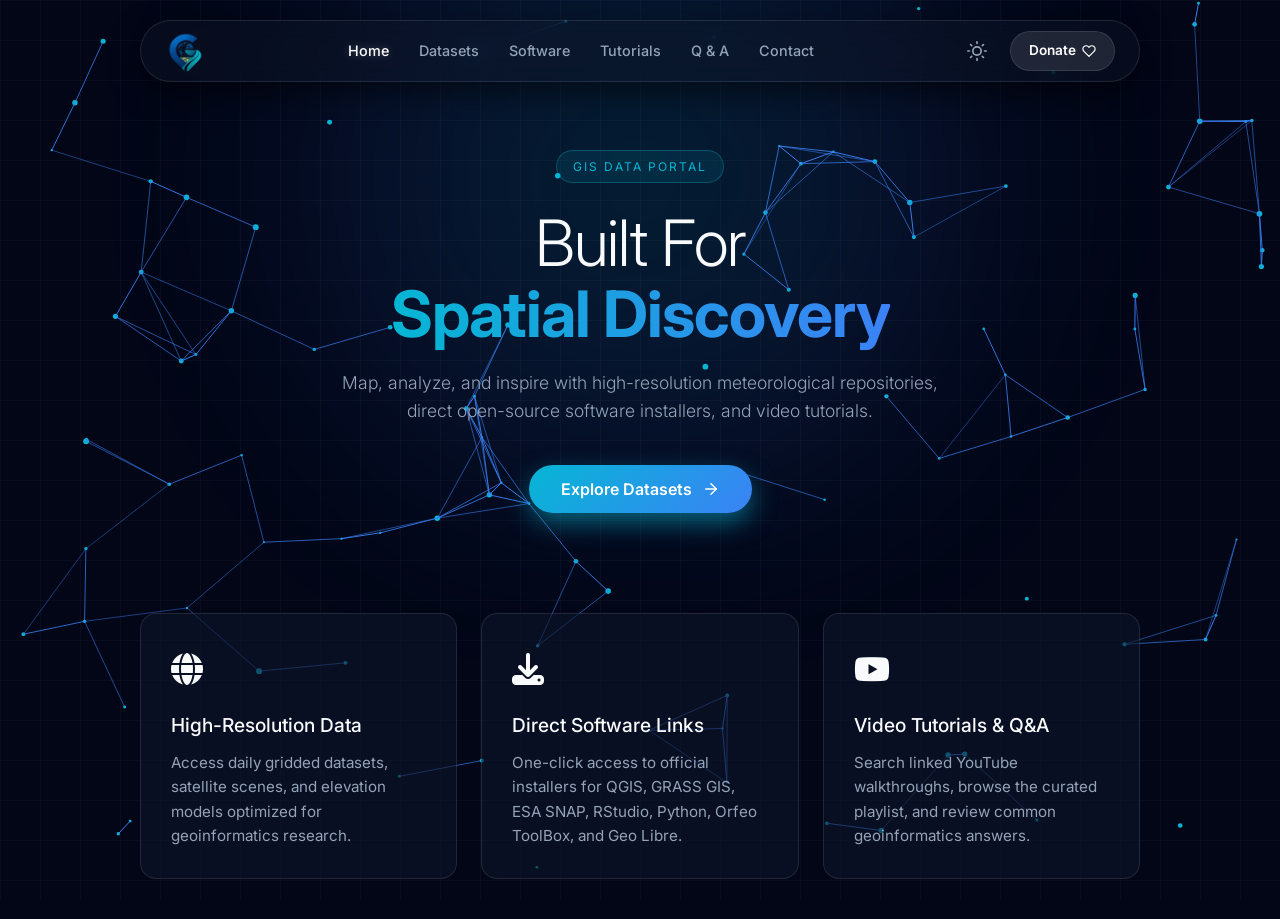
==== commit 19e2b67c: "Add Software, Tutorials, and Q&A tabs" ====
--- a/frontend/index.html
+++ b/frontend/index.html
@@ -9,8 +9,8 @@
     <!-- Font Awesome CDN -->
     <link rel="stylesheet" href="https://cdnjs.cloudflare.com/ajax/libs/font-awesome/6.4.0/css/all.min.css">
 
-    <!-- Version 21.0 forces the browser to drop the cache -->
-    <link rel="stylesheet" href="style.css?v=21.0">
+    <!-- Version 22.0 forces the browser to drop the cache -->
+    <link rel="stylesheet" href="style.css?v=22.0">
     <meta name="google-adsense-account" content="ca-pub-8841814950405003">
 
     <style>
@@ -44,6 +44,79 @@
             border-color: #22d3ee;
             color: #fff;
             box-shadow: 0 0 15px rgba(6, 182, 212, 0.35);
+        }
+
+        /* Tutorial Search Bar */
+        .tutorial-search-wrap {
+            max-width: 620px;
+            margin: 22px auto 10px auto;
+            padding: 0 20px;
+            position: relative;
+        }
+
+        .tutorial-search-input {
+            width: 100%;
+            padding: 13px 18px 13px 44px;
+            border-radius: 999px;
+            border: 1px solid rgba(56, 189, 248, 0.3);
+            background: rgba(15, 23, 42, 0.82);
+            color: #fff;
+            font-size: 0.92rem;
+            font-family: inherit;
+            outline: none;
+            box-sizing: border-box;
+            transition: border-color 0.25s ease, box-shadow 0.25s ease;
+        }
+
+        .tutorial-search-input:focus {
+            border-color: #22d3ee;
+            box-shadow: 0 0 18px rgba(6, 182, 212, 0.25);
+        }
+
+        .tutorial-search-icon {
+            position: absolute;
+            left: 36px;
+            top: 50%;
+            transform: translateY(-50%);
+            color: #38bdf8;
+            font-size: 0.95rem;
+        }
+
+        .playlist-banner {
+            max-width: 1180px;
+            margin: 24px auto 0 auto;
+            padding: 18px 24px;
+            border-radius: 16px;
+            background: rgba(15, 23, 42, 0.78);
+            border: 1px solid rgba(56, 189, 248, 0.25);
+            display: flex;
+            flex-wrap: wrap;
+            align-items: center;
+            justify-content: space-between;
+            gap: 16px;
+        }
+
+        .playlist-pills {
+            display: flex;
+            flex-wrap: wrap;
+            gap: 10px;
+        }
+
+        .playlist-pill-btn {
+            background: rgba(6, 182, 212, 0.12);
+            border: 1px solid rgba(6, 182, 212, 0.35);
+            color: #67e8f9;
+            padding: 7px 14px;
+            border-radius: 999px;
+            font-size: 0.8rem;
+            font-weight: 600;
+            text-decoration: none;
+            transition: all 0.2s ease;
+        }
+
+        .playlist-pill-btn:hover {
+            background: linear-gradient(135deg, #0284c7, #06b6d4);
+            color: #fff;
         }
 
         /* Flashcard UI Styling */
@@ -186,8 +259,18 @@
             box-sizing: border-box;
         }
 
+        .video-embed-frame {
+            width: 100%;
+            aspect-ratio: 16 / 9;
+            border: none;
+            border-radius: 12px;
+            margin-bottom: 16px;
+            background: #020617;
+        }
+
         /* Light Mode Compatibility */
-        body.light-mode .flashcard {
+        body.light-mode .flashcard,
+        body.light-mode .playlist-banner {
             background: rgba(255, 255, 255, 0.9);
             border-color: rgba(15, 23, 42, 0.12);
         }
@@ -209,6 +292,10 @@
         }
         body.light-mode .filter-btn.active {
             color: #fff;
+        }
+        body.light-mode .tutorial-search-input {
+            background: rgba(255, 255, 255, 0.92);
+            color: #0f172a;
         }
     </style>
 </head>
@@ -228,6 +315,9 @@
             <nav class="main-nav">
                 <a href="#home" class="nav-link active" data-target="home">Home</a>
                 <a href="#datasets" class="nav-link" data-target="datasets">Datasets</a>
+                <a href="#software" class="nav-link" data-target="software">Software</a>
+                <a href="#tutorials" class="nav-link" data-target="tutorials">Tutorials</a>
+                <a href="#qa" class="nav-link" data-target="qa">Q &amp; A</a>
                 <a href="#contact" class="nav-link" data-target="contact">Contact</a>
             </nav>
             <div class="nav-actions" style="display: flex; align-items: center; gap: 15px;">
@@ -254,7 +344,7 @@
             <div class="hero-container">
                 <span class="hero-badge">GIS DATA PORTAL</span>
                 <h1 class="hero-title">Built For <br><span class="text-gradient">Spatial Discovery</span></h1>
-                <p class="hero-subtitle">Map, analyze, and inspire with high-resolution meteorological repositories and curated open-access geospatial data portals.</p>
+                <p class="hero-subtitle">Map, analyze, and inspire with high-resolution meteorological repositories, direct open-source software installers, and video tutorials.</p>
                 <button class="glow-btn route-btn" data-target="datasets">
                     Explore Datasets
                     <svg width="18" height="18" viewBox="0 0 24 24" fill="none" stroke="currentColor" stroke-width="2" stroke-linecap="round" stroke-linejoin="round"><line x1="5" y1="12" x2="19" y2="12"></line><polyline points="12 5 19 12 12 19"></polyline></svg>
@@ -267,31 +357,30 @@
                     <p>Access daily gridded datasets, satellite scenes, and elevation models optimized for geoinformatics research.</p>
                 </div>
                 <div class="glass-card">
-                    <div class="card-icon"><i class="fa-solid fa-network-wired"></i></div>
-                    <h3>Verified Repositories</h3>
-                    <p>Direct one-click access to official meteorological and remote sensing archives without middleware bottlenecks.</p>
+                    <div class="card-icon"><i class="fa-solid fa-download"></i></div>
+                    <h3>Direct Software Links</h3>
+                    <p>One-click access to official installers for QGIS, GRASS GIS, ESA SNAP, RStudio, Python, Orfeo ToolBox, and Geo Libre.</p>
                 </div>
                 <div class="glass-card">
-                    <div class="card-icon"><i class="fa-solid fa-file-code"></i></div>
-                    <h3>Open Access</h3>
-                    <p>Built for the scientific and academic community—completely free, accessible, and transparent.</p>
+                    <div class="card-icon"><i class="fa-brands fa-youtube"></i></div>
+                    <h3>Video Tutorials &amp; Q&amp;A</h3>
+                    <p>Search linked YouTube walkthroughs, browse the curated playlist, and review common geoinformatics answers.</p>
                 </div>
             </div>
         </section>
 
-        <!-- ================= DATASETS PAGE (10 OPEN-ACCESS FLASHCARDS) ================= -->
+        <!-- ================= DATASETS PAGE ================= -->
         <section id="datasets" class="page-section">
             <div class="hero-container" style="padding-bottom: 10px;">
                 <span class="hero-badge">SPATIAL MODULES</span>
                 <h2 class="hero-title" style="font-size: 2.5rem;">Open-Access Dataset Directory</h2>
                 <p class="hero-subtitle">Filter by category below and click any flashcard to launch its official open-access download repository.</p>
                 
-                <!-- Interactive Category Filters -->
                 <div class="filter-tabs">
                     <button class="filter-btn active" onclick="filterFlashcards('all', this)">All Portals (10)</button>
-                    <button class="filter-btn" onclick="filterFlashcards('climate', this)">Climate & Rainfall</button>
-                    <button class="filter-btn" onclick="filterFlashcards('satellite', this)">Satellite & EO</button>
-                    <button class="filter-btn" onclick="filterFlashcards('elevation', this)">DEM & Hydrology</button>
+                    <button class="filter-btn" onclick="filterFlashcards('climate', this)">Climate &amp; Rainfall</button>
+                    <button class="filter-btn" onclick="filterFlashcards('satellite', this)">Satellite &amp; EO</button>
+                    <button class="filter-btn" onclick="filterFlashcards('elevation', this)">DEM &amp; Hydrology</button>
                 </div>
             </div>
             
@@ -320,7 +409,7 @@
                             </div>
                             <div>
                                 <span class="spec-label">Spatial Resolution</span>
-                                <span class="spec-value">0.25° & 1.0° Grid</span>
+                                <span class="spec-value">0.25° &amp; 1.0° Grid</span>
                             </div>
                             <div>
                                 <span class="spec-label">Source Agency</span>
@@ -418,12 +507,12 @@
                         <h3 class="flashcard-title">ISRO MOSDAC Archive</h3>
                         <span class="flashcard-domain">mosdac.gov.in</span>
                         <p class="flashcard-desc">
-                            Meteorological & Oceanographic Satellite Data Archival Centre by Space Applications Centre (ISRO) for half-hourly INSAT cloud imagery, Hydro-Estimator rainfall, and ocean products.
+                            Meteorological &amp; Oceanographic Satellite Data Archival Centre by Space Applications Centre (ISRO) for half-hourly INSAT cloud imagery, Hydro-Estimator rainfall, and ocean products.
                         </p>
                         <div class="flashcard-specs">
                             <div>
                                 <span class="spec-label">Temporal Range</span>
-                                <span class="spec-value">15/30-Min & Daily</span>
+                                <span class="spec-value">15/30-Min &amp; Daily</span>
                             </div>
                             <div>
                                 <span class="spec-label">Parameters</span>
@@ -431,7 +520,7 @@
                             </div>
                             <div>
                                 <span class="spec-label">Coverage</span>
-                                <span class="spec-value">India & Indian Ocean</span>
+                                <span class="spec-value">India &amp; Indian Ocean</span>
                             </div>
                             <div>
                                 <span class="spec-label">Source Agency</span>
@@ -472,7 +561,7 @@
                             </div>
                             <div>
                                 <span class="spec-label">Access Method</span>
-                                <span class="spec-value">Web UI & Python cdsapi</span>
+                                <span class="spec-value">Web UI &amp; Python cdsapi</span>
                             </div>
                         </div>
                     </div>
@@ -505,7 +594,7 @@
                             </div>
                             <div>
                                 <span class="spec-label">File Format</span>
-                                <span class="spec-value">GeoTIFF & NetCDF</span>
+                                <span class="spec-value">GeoTIFF &amp; NetCDF</span>
                             </div>
                             <div>
                                 <span class="spec-label">Provider</span>
@@ -561,7 +650,7 @@
                     <div>
                         <div class="flashcard-top">
                             <div class="flashcard-icon"><i class="fa-solid fa-wind"></i></div>
-                            <span class="flashcard-badge">0.1° GPM IMERG & MERRA-2</span>
+                            <span class="flashcard-badge">0.1° GPM IMERG &amp; MERRA-2</span>
                         </div>
                         <h3 class="flashcard-title">NASA GES DISC Archive</h3>
                         <span class="flashcard-domain">disc.gsfc.nasa.gov</span>
@@ -598,7 +687,7 @@
                     <div>
                         <div class="flashcard-top">
                             <div class="flashcard-icon"><i class="fa-solid fa-layer-group"></i></div>
-                            <span class="flashcard-badge">30m Landsat 1–9 & SRTM</span>
+                            <span class="flashcard-badge">30m Landsat 1–9 &amp; SRTM</span>
                         </div>
                         <h3 class="flashcard-title">USGS EarthExplorer</h3>
                         <span class="flashcard-domain">earthexplorer.usgs.gov</span>
@@ -635,9 +724,9 @@
                     <div>
                         <div class="flashcard-top">
                             <div class="flashcard-icon"><i class="fa-solid fa-water"></i></div>
-                            <span class="flashcard-badge">3s–30s Shapefile & GeoTIFF</span>
-                        </div>
-                        <h3 class="flashcard-title">HydroSHEDS & HydroBASINS</h3>
+                            <span class="flashcard-badge">3s–30s Shapefile &amp; GeoTIFF</span>
+                        </div>
+                        <h3 class="flashcard-title">HydroSHEDS &amp; HydroBASINS</h3>
                         <span class="flashcard-domain">hydrosheds.org/hydrosheds-core-downloads</span>
                         <p class="flashcard-desc">
                             Direct open downloads (no registration required) for global hydrologically conditioned DEMs, flow direction/accumulation grids, watershed polygons (HydroBASINS), and river networks.
@@ -666,6 +755,411 @@
                         <i class="fa-solid fa-arrow-up-right-from-square"></i>
                     </div>
                 </a>
+
+            </div>
+        </section>
+
+        <!-- ================= SOFTWARE PAGE ================= -->
+        <section id="software" class="page-section">
+            <div class="hero-container" style="padding-bottom: 10px;">
+                <span class="hero-badge">DIRECT INSTALLERS</span>
+                <h2 class="hero-title" style="font-size: 2.5rem;">Geospatial &amp; Scientific Software</h2>
+                <p class="hero-subtitle">Direct official installer links for desktop GIS, radar/EO processing, statistical geocomputation, and Python environments.</p>
+            </div>
+
+            <div class="flashcard-grid">
+
+                <!-- 1. QGIS -->
+                <a href="https://download.qgis.org/downloads/QGIS-OSGeo4W-3.44.15-2.msi" target="_blank" rel="noopener noreferrer" class="flashcard">
+                    <div>
+                        <div class="flashcard-top">
+                            <div class="flashcard-icon"><i class="fa-solid fa-map-location-dot"></i></div>
+                            <span class="flashcard-badge">Windows MSI (3.44.15-2)</span>
+                        </div>
+                        <h3 class="flashcard-title">QGIS (OSGeo4W)</h3>
+                        <span class="flashcard-domain">download.qgis.org/downloads/QGIS-OSGeo4W-3.44.15-2.msi</span>
+                        <p class="flashcard-desc">
+                            Direct Windows MSI installer for QGIS OSGeo4W with GDAL/OGR, GRASS/SAGA processing providers, vector/raster editing, and cartographic layout tools.
+                        </p>
+                        <div class="flashcard-specs">
+                            <div>
+                                <span class="spec-label">Package Type</span>
+                                <span class="spec-value">Windows .msi Installer</span>
+                            </div>
+                            <div>
+                                <span class="spec-label">Build</span>
+                                <span class="spec-value">OSGeo4W 3.44.15-2</span>
+                            </div>
+                        </div>
+                    </div>
+                    <div class="flashcard-action">
+                        <span>Download QGIS Installer</span>
+                        <i class="fa-solid fa-download"></i>
+                    </div>
+                </a>
+
+                <!-- 2. GRASS GIS -->
+                <a href="https://grass.osgeo.org/grass84/binary/mswindows/native/WinGRASS-8.4.2-1-Setup.exe" target="_blank" rel="noopener noreferrer" class="flashcard">
+                    <div>
+                        <div class="flashcard-top">
+                            <div class="flashcard-icon"><i class="fa-solid fa-seedling"></i></div>
+                            <span class="flashcard-badge">WinGRASS 8.4.2-1 (.exe)</span>
+                        </div>
+                        <h3 class="flashcard-title">GRASS GIS</h3>
+                        <span class="flashcard-domain">grass.osgeo.org/grass84/binary/mswindows/native/WinGRASS-8.4.2-1-Setup.exe</span>
+                        <p class="flashcard-desc">
+                            Direct native Windows installer for GRASS GIS 8.4, featuring powerful raster/voxel modeling, watershed &amp; flow routing, and time-series spatial analysis.
+                        </p>
+                        <div class="flashcard-specs">
+                            <div>
+                                <span class="spec-label">Package Type</span>
+                                <span class="spec-value">Windows .exe Setup</span>
+                            </div>
+                            <div>
+                                <span class="spec-label">Version</span>
+                                <span class="spec-value">WinGRASS 8.4.2-1</span>
+                            </div>
+                        </div>
+                    </div>
+                    <div class="flashcard-action">
+                        <span>Download GRASS GIS</span>
+                        <i class="fa-solid fa-download"></i>
+                    </div>
+                </a>
+
+                <!-- 3. ESA SNAP -->
+                <a href="https://download.esa.int/step/snap/14.0/installers/esa-snap_all_windows-14.0.0.exe" target="_blank" rel="noopener noreferrer" class="flashcard">
+                    <div>
+                        <div class="flashcard-top">
+                            <div class="flashcard-icon"><i class="fa-solid fa-satellite-dish"></i></div>
+                            <span class="flashcard-badge">SNAP 14.0.0 Windows</span>
+                        </div>
+                        <h3 class="flashcard-title">ESA SNAP Toolbox</h3>
+                        <span class="flashcard-domain">download.esa.int/step/snap/14.0/installers/esa-snap_all_windows-14.0.0.exe</span>
+                        <p class="flashcard-desc">
+                            Direct Windows installer for the European Space Agency Sentinel Application Platform (v14.0.0) for Sentinel-1 SAR, Sentinel-2 optical, and Sentinel-3 processing.
+                        </p>
+                        <div class="flashcard-specs">
+                            <div>
+                                <span class="spec-label">Package Type</span>
+                                <span class="spec-value">Windows .exe Installer</span>
+                            </div>
+                            <div>
+                                <span class="spec-label">Version</span>
+                                <span class="spec-value">ESA SNAP 14.0.0</span>
+                            </div>
+                        </div>
+                    </div>
+                    <div class="flashcard-action">
+                        <span>Download ESA SNAP</span>
+                        <i class="fa-solid fa-download"></i>
+                    </div>
+                </a>
+
+                <!-- 4. R Studio -->
+                <a href="https://download1.rstudio.org/electron/windows/RStudio-2026.11.0-203.exe" target="_blank" rel="noopener noreferrer" class="flashcard">
+                    <div>
+                        <div class="flashcard-top">
+                            <div class="flashcard-icon"><i class="fa-solid fa-chart-line"></i></div>
+                            <span class="flashcard-badge">RStudio 2026.11.0-203</span>
+                        </div>
+                        <h3 class="flashcard-title">RStudio Desktop</h3>
+                        <span class="flashcard-domain">download1.rstudio.org/electron/windows/RStudio-2026.11.0-203.exe</span>
+                        <p class="flashcard-desc">
+                            Direct Windows installer for RStudio Desktop IDE, widely used for statistical geocomputation, spatial interpolation, climate trend modeling, and data visualization.
+                        </p>
+                        <div class="flashcard-specs">
+                            <div>
+                                <span class="spec-label">Package Type</span>
+                                <span class="spec-value">Windows .exe Installer</span>
+                            </div>
+                            <div>
+                                <span class="spec-label">Build</span>
+                                <span class="spec-value">2026.11.0-203</span>
+                            </div>
+                        </div>
+                    </div>
+                    <div class="flashcard-action">
+                        <span>Download RStudio</span>
+                        <i class="fa-solid fa-download"></i>
+                    </div>
+                </a>
+
+                <!-- 5. Python 3.15 / Python Manager -->
+                <a href="https://www.python.org/ftp/python/pymanager/python-manager-26.4.msix" target="_blank" rel="noopener noreferrer" class="flashcard">
+                    <div>
+                        <div class="flashcard-top">
+                            <div class="flashcard-icon"><i class="fa-brands fa-python"></i></div>
+                            <span class="flashcard-badge">Python 3.15 / Manager 26.4</span>
+                        </div>
+                        <h3 class="flashcard-title">Python 3.15 (Python Manager)</h3>
+                        <span class="flashcard-domain">python.org/ftp/python/pymanager/python-manager-26.4.msix</span>
+                        <p class="flashcard-desc">
+                            Official Python Manager MSIX package for installing and managing Python 3.15 runtimes on Windows for scientific data pipelines, NetCDF/HDF5 analysis, and automation.
+                        </p>
+                        <div class="flashcard-specs">
+                            <div>
+                                <span class="spec-label">Package Type</span>
+                                <span class="spec-value">Windows .msix Package</span>
+                            </div>
+                            <div>
+                                <span class="spec-label">Release</span>
+                                <span class="spec-value">Python 3.15 / Mgr 26.4</span>
+                            </div>
+                        </div>
+                    </div>
+                    <div class="flashcard-action">
+                        <span>Download Python Manager</span>
+                        <i class="fa-solid fa-download"></i>
+                    </div>
+                </a>
+
+                <!-- 6. Orfeo ToolBox -->
+                <a href="https://www.orfeo-toolbox.org/sdc_download/4295/?key=9clebhzaiksvgo3s03uxtg3ylvgxqo" target="_blank" rel="noopener noreferrer" class="flashcard">
+                    <div>
+                        <div class="flashcard-top">
+                            <div class="flashcard-icon"><i class="fa-solid fa-gears"></i></div>
+                            <span class="flashcard-badge">OTB Remote Sensing Suite</span>
+                        </div>
+                        <h3 class="flashcard-title">Orfeo ToolBox (OTB)</h3>
+                        <span class="flashcard-domain">orfeo-toolbox.org/sdc_download/4295/</span>
+                        <p class="flashcard-desc">
+                            Direct download for Orfeo ToolBox, an open-source library and processing suite for high-resolution optical, multispectral, and SAR remote sensing image analysis.
+                        </p>
+                        <div class="flashcard-specs">
+                            <div>
+                                <span class="spec-label">Domain</span>
+                                <span class="spec-value">Remote Sensing &amp; EO</span>
+                            </div>
+                            <div>
+                                <span class="spec-label">Integration</span>
+                                <span class="spec-value">CLI, Python &amp; QGIS</span>
+                            </div>
+                        </div>
+                    </div>
+                    <div class="flashcard-action">
+                        <span>Download Orfeo ToolBox</span>
+                        <i class="fa-solid fa-download"></i>
+                    </div>
+                </a>
+
+                <!-- 7. Geo Libre -->
+                <a href="https://downloads.geolibre.app/artifacts/geolibre-desktop_windows_x64.exe" target="_blank" rel="noopener noreferrer" class="flashcard">
+                    <div>
+                        <div class="flashcard-top">
+                            <div class="flashcard-icon"><i class="fa-solid fa-compass"></i></div>
+                            <span class="flashcard-badge">Windows x64 (.exe)</span>
+                        </div>
+                        <h3 class="flashcard-title">Geo Libre Desktop</h3>
+                        <span class="flashcard-domain">downloads.geolibre.app/artifacts/geolibre-desktop_windows_x64.exe</span>
+                        <p class="flashcard-desc">
+                            Direct 64-bit Windows installer for Geo Libre Desktop for modern geospatial exploration, map inspection, and spatial data workflows.
+                        </p>
+                        <div class="flashcard-specs">
+                            <div>
+                                <span class="spec-label">Architecture</span>
+                                <span class="spec-value">Windows x64 (.exe)</span>
+                            </div>
+                            <div>
+                                <span class="spec-label">Distribution</span>
+                                <span class="spec-value">Direct Artifact Binary</span>
+                            </div>
+                        </div>
+                    </div>
+                    <div class="flashcard-action">
+                        <span>Download Geo Libre (x64)</span>
+                        <i class="fa-solid fa-download"></i>
+                    </div>
+                </a>
+
+            </div>
+        </section>
+
+        <!-- ================= TUTORIALS PAGE ================= -->
+        <section id="tutorials" class="page-section">
+            <div class="hero-container" style="padding-bottom: 10px;">
+                <span class="hero-badge">VIDEO WORKSHOPS &amp; PLAYLIST</span>
+                <h2 class="hero-title" style="font-size: 2.5rem;">Linked YouTube Tutorials</h2>
+                <p class="hero-subtitle">Search linked YouTube videos by topic or jump directly through the curated tutorial playlist below.</p>
+
+                <!-- Search Linked YouTube Videos -->
+                <div class="tutorial-search-wrap">
+                    <i class="fa-solid fa-magnifying-glass tutorial-search-icon"></i>
+                    <input
+                        type="text"
+                        id="tutorialSearchInput"
+                        class="tutorial-search-input"
+                        placeholder="Search linked YouTube tutorials (e.g., GIS, tutorial, video 1, video 2, video 3)..."
+                        oninput="filterTutorials()"
+                    >
+                </div>
+            </div>
+
+            <!-- Playlist Quick Bar -->
+            <div class="playlist-banner">
+                <div>
+                    <span class="spec-label" style="color: #38bdf8;">CURATED PLAYLIST • 3 LINKED VIDEOS</span>
+                    <strong style="font-size: 1.05rem;">GIS Gateway Tutorial Playlist</strong>
+                </div>
+                <div class="playlist-pills">
+                    <a href="https://youtu.be/4yY2ORTnq_Q?si=693GpXno4SUedNpN" target="_blank" rel="noopener noreferrer" class="playlist-pill-btn">
+                        <i class="fa-solid fa-play"></i> 1. Watch Tutorial 1
+                    </a>
+                    <a href="https://youtu.be/XwICeiJOkRY?si=aCI0I-e4Au28Ze3g" target="_blank" rel="noopener noreferrer" class="playlist-pill-btn">
+                        <i class="fa-solid fa-play"></i> 2. Watch Tutorial 2
+                    </a>
+                    <a href="https://youtu.be/s7Z3YOiH9UE?si=SylqxJbylh9hy195" target="_blank" rel="noopener noreferrer" class="playlist-pill-btn">
+                        <i class="fa-solid fa-play"></i> 3. Watch Tutorial 3
+                    </a>
+                </div>
+            </div>
+
+            <div class="flashcard-grid" id="tutorialsGrid">
+
+                <!-- VIDEO 1 -->
+                <div class="flashcard tutorial-card" data-search="playlist 1 video 1 tutorial gis spatial 4yY2ORTnq_Q">
+                    <div>
+                        <div class="flashcard-top">
+                            <div class="flashcard-icon"><i class="fa-brands fa-youtube"></i></div>
+                            <span class="flashcard-badge">Playlist Item #1</span>
+                        </div>
+                        <iframe
+                            class="video-embed-frame"
+                            src="https://www.youtube.com/embed/4yY2ORTnq_Q"
+                            title="GIS Gateway Tutorial Video 1"
+                            allow="accelerometer; autoplay; clipboard-write; encrypted-media; gyroscope; picture-in-picture"
+                            allowfullscreen>
+                        </iframe>
+                        <h3 class="flashcard-title">Tutorial Session 01</h3>
+                        <span class="flashcard-domain">youtu.be/4yY2ORTnq_Q?si=693GpXno4SUedNpN</span>
+                        <p class="flashcard-desc">
+                            First linked tutorial video in the GIS Gateway playlist. Play directly above or open on YouTube in a new tab.
+                        </p>
+                    </div>
+                    <a href="https://youtu.be/4yY2ORTnq_Q?si=693GpXno4SUedNpN" target="_blank" rel="noopener noreferrer" class="flashcard-action">
+                        <span>Open on YouTube</span>
+                        <i class="fa-solid fa-arrow-up-right-from-square"></i>
+                    </a>
+                </div>
+
+                <!-- VIDEO 2 -->
+                <div class="flashcard tutorial-card" data-search="playlist 2 video 2 tutorial gis spatial XwICeiJOkRY">
+                    <div>
+                        <div class="flashcard-top">
+                            <div class="flashcard-icon"><i class="fa-brands fa-youtube"></i></div>
+                            <span class="flashcard-badge">Playlist Item #2</span>
+                        </div>
+                        <iframe
+                            class="video-embed-frame"
+                            src="https://www.youtube.com/embed/XwICeiJOkRY"
+                            title="GIS Gateway Tutorial Video 2"
+                            allow="accelerometer; autoplay; clipboard-write; encrypted-media; gyroscope; picture-in-picture"
+                            allowfullscreen>
+                        </iframe>
+                        <h3 class="flashcard-title">Tutorial Session 02</h3>
+                        <span class="flashcard-domain">youtu.be/XwICeiJOkRY?si=aCI0I-e4Au28Ze3g</span>
+                        <p class="flashcard-desc">
+                            Second linked tutorial video in the GIS Gateway playlist covering practical spatial workflows and data tools.
+                        </p>
+                    </div>
+                    <a href="https://youtu.be/XwICeiJOkRY?si=aCI0I-e4Au28Ze3g" target="_blank" rel="noopener noreferrer" class="flashcard-action">
+                        <span>Open on YouTube</span>
+                        <i class="fa-solid fa-arrow-up-right-from-square"></i>
+                    </a>
+                </div>
+
+                <!-- VIDEO 3 -->
+                <div class="flashcard tutorial-card" data-search="playlist 3 video 3 tutorial gis spatial s7Z3YOiH9UE">
+                    <div>
+                        <div class="flashcard-top">
+                            <div class="flashcard-icon"><i class="fa-brands fa-youtube"></i></div>
+                            <span class="flashcard-badge">Playlist Item #3</span>
+                        </div>
+                        <iframe
+                            class="video-embed-frame"
+                            src="https://www.youtube.com/embed/s7Z3YOiH9UE"
+                            title="GIS Gateway Tutorial Video 3"
+                            allow="accelerometer; autoplay; clipboard-write; encrypted-media; gyroscope; picture-in-picture"
+                            allowfullscreen>
+                        </iframe>
+                        <h3 class="flashcard-title">Tutorial Session 03</h3>
+                        <span class="flashcard-domain">youtu.be/s7Z3YOiH9UE?si=SylqxJbylh9hy195</span>
+                        <p class="flashcard-desc">
+                            Third linked tutorial video in the GIS Gateway playlist. Watch embedded or launch directly in YouTube.
+                        </p>
+                    </div>
+                    <a href="https://youtu.be/s7Z3YOiH9UE?si=SylqxJbylh9hy195" target="_blank" rel="noopener noreferrer" class="flashcard-action">
+                        <span>Open on YouTube</span>
+                        <i class="fa-solid fa-arrow-up-right-from-square"></i>
+                    </a>
+                </div>
+
+            </div>
+        </section>
+
+        <!-- ================= Q & A PAGE ================= -->
+        <section id="qa" class="page-section">
+            <div class="hero-container" style="padding-bottom: 10px;">
+                <span class="hero-badge">KNOWLEDGE BASE</span>
+                <h2 class="hero-title" style="font-size: 2.5rem;">Frequently Asked Questions (Q &amp; A)</h2>
+                <p class="hero-subtitle">Quick answers on dataset access, direct software downloads, and static hosting on GIS Gateway.</p>
+            </div>
+
+            <div class="flashcard-grid">
+
+                <div class="flashcard">
+                    <div>
+                        <div class="flashcard-top">
+                            <div class="flashcard-icon"><i class="fa-solid fa-circle-question"></i></div>
+                            <span class="flashcard-badge">Datasets</span>
+                        </div>
+                        <h3 class="flashcard-title">Q: Are all datasets in the directory open access?</h3>
+                        <span class="flashcard-domain">IMD, Copernicus, ISRO, NASA, USGS &amp; HydroSHEDS</span>
+                        <p class="flashcard-desc">
+                            <strong>A:</strong> Yes. Every flashcard links directly to official open-access archives or direct repositories. Some portals (like Copernicus CDS or NASA Earthdata) may require a free researcher account for bulk downloads, while others (such as CHIRPS HTTP and HydroSHEDS) offer direct downloads.
+                        </p>
+                    </div>
+                    <a href="#datasets" data-target="datasets" class="flashcard-action route-btn" style="text-decoration: none;">
+                        <span>Browse Datasets</span>
+                        <i class="fa-solid fa-arrow-right"></i>
+                    </a>
+                </div>
+
+                <div class="flashcard">
+                    <div>
+                        <div class="flashcard-top">
+                            <div class="flashcard-icon"><i class="fa-solid fa-circle-question"></i></div>
+                            <span class="flashcard-badge">Software</span>
+                        </div>
+                        <h3 class="flashcard-title">Q: Do the Software flashcards point to official installers?</h3>
+                        <span class="flashcard-domain">Direct Official Binaries</span>
+                        <p class="flashcard-desc">
+                            <strong>A:</strong> Yes. Each software flashcard links directly to the official distribution URL for QGIS, GRASS GIS, ESA SNAP, RStudio, Python Manager (Python 3.15), Orfeo ToolBox, and Geo Libre.
+                        </p>
+                    </div>
+                    <a href="#software" data-target="software" class="flashcard-action route-btn" style="text-decoration: none;">
+                        <span>Go to Software</span>
+                        <i class="fa-solid fa-arrow-right"></i>
+                    </a>
+                </div>
+
+                <div class="flashcard">
+                    <div>
+                        <div class="flashcard-top">
+                            <div class="flashcard-icon"><i class="fa-solid fa-circle-question"></i></div>
+                            <span class="flashcard-badge">Tutorials</span>
+                        </div>
+                        <h3 class="flashcard-title">Q: How can I find a specific linked YouTube video?</h3>
+                        <span class="flashcard-domain">Tutorials Search &amp; Playlist</span>
+                        <p class="flashcard-desc">
+                            <strong>A:</strong> Open the <strong>Tutorials</strong> tab and type keywords into the search bar to filter the linked videos instantly, or use the playlist buttons at the top to jump straight to any of the three videos.
+                        </p>
+                    </div>
+                    <a href="#tutorials" data-target="tutorials" class="flashcard-action route-btn" style="text-decoration: none;">
+                        <span>Open Tutorials</span>
+                        <i class="fa-solid fa-arrow-right"></i>
+                    </a>
+                </div>
 
             </div>
         </section>
@@ -674,7 +1168,7 @@
         <section id="contact" class="page-section">
             <div class="glass-card widget-card" style="text-align: center; max-width: 600px; margin: 0 auto;">
                 <h2>Contact Us</h2>
-                <p class="description" style="border: none; background: transparent; padding: 0; margin-bottom: 20px;">Have a question or want to suggest an open-access geospatial portal? Drop us a message.</p>
+                <p class="description" style="border: none; background: transparent; padding: 0; margin-bottom: 20px;">Have a question or want to suggest an open-access geospatial portal? Drop us a line.</p>
                 <form id="contactForm" class="contact-form">
                     <div style="margin-bottom: 15px;">
                         <input type="text" id="contactName" required placeholder="Your Name" class="dark-input" style="width: 100%;">
@@ -697,7 +1191,7 @@
                 <p class="hero-subtitle" style="margin-bottom: 30px;">Keep the spatial data portal running and open-source.</p>
                 
                 <div class="donation-card">
-                    <div class="qr-badge">Scan & Pay via GPay / UPI</div>
+                    <div class="qr-badge">Scan &amp; Pay via GPay / UPI</div>
                     
                     <div class="qr-wrapper">
                         <img src="gpay-qr.png" alt="Google Pay QR Code" class="gpay-qr-img">
@@ -741,7 +1235,7 @@
         </div>
     </div>
 
-    <!-- Version 21.0 forces the browser to drop the cache -->
-    <script src="script.js?v=21.0"></script>
+    <!-- Version 22.0 forces the browser to drop the cache -->
+    <script src="script.js?v=22.0"></script>
 </body>
 </html>
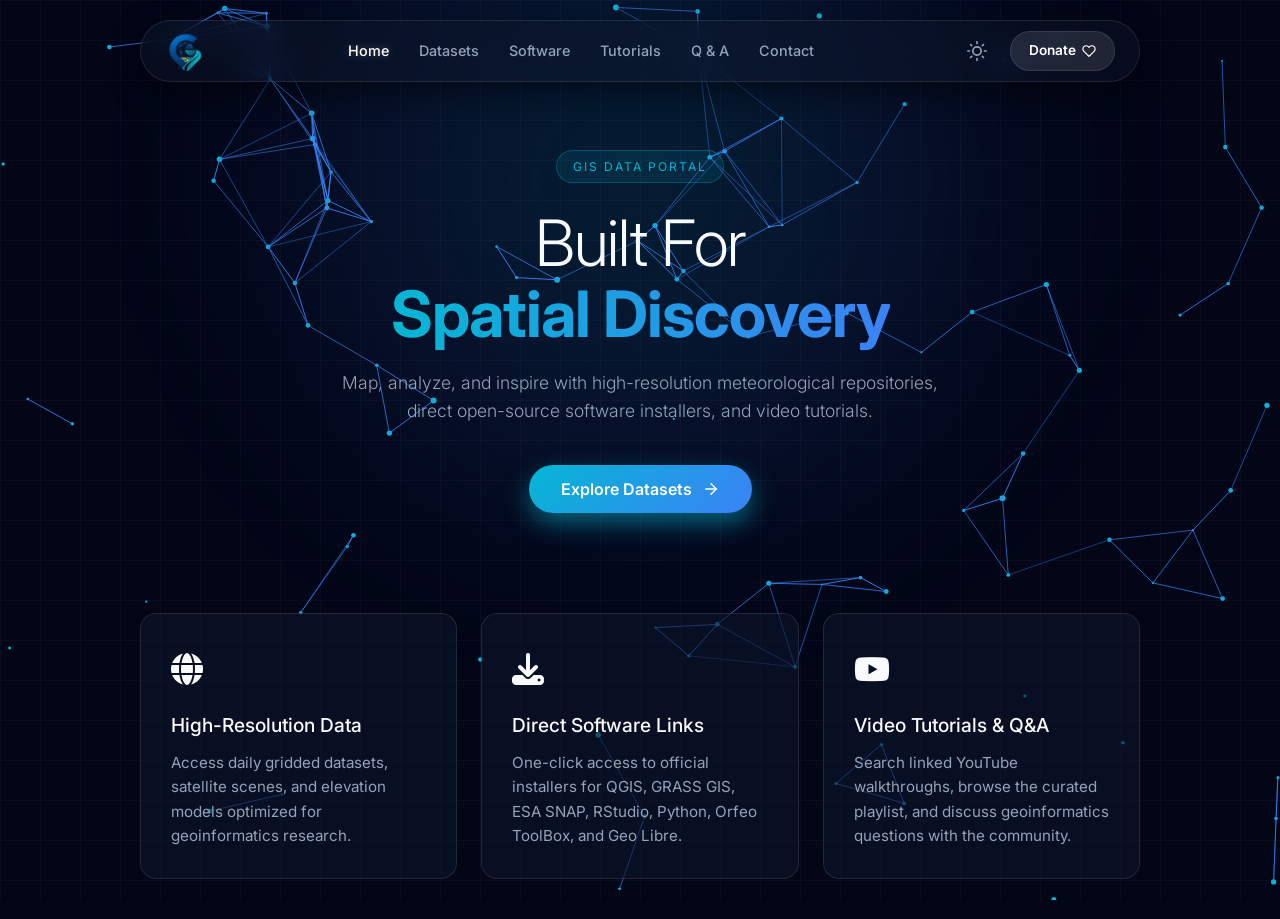
==== commit 0ac57852: "Added Q&A interactive" ====
--- a/frontend/index.html
+++ b/frontend/index.html
@@ -9,8 +9,8 @@
     <!-- Font Awesome CDN -->
     <link rel="stylesheet" href="https://cdnjs.cloudflare.com/ajax/libs/font-awesome/6.4.0/css/all.min.css">
 
-    <!-- Version 22.0 forces the browser to drop the cache -->
-    <link rel="stylesheet" href="style.css?v=22.0">
+    <!-- Version 23.0 forces the browser to drop the cache -->
+    <link rel="stylesheet" href="style.css?v=23.0">
     <meta name="google-adsense-account" content="ca-pub-8841814950405003">
 
     <style>
@@ -46,7 +46,7 @@
             box-shadow: 0 0 15px rgba(6, 182, 212, 0.35);
         }
 
-        /* Tutorial Search Bar */
+        /* Tutorial Search Bar & Playlist Banner */
         .tutorial-search-wrap {
             max-width: 620px;
             margin: 22px auto 10px auto;
@@ -268,20 +268,156 @@
             background: #020617;
         }
 
+        /* Interactive Community Q & A Forum */
+        .qa-wrapper {
+            max-width: 900px;
+            margin: 25px auto 60px auto;
+            padding: 0 20px;
+            text-align: left;
+        }
+
+        .qa-ask-card {
+            background: rgba(15, 23, 42, 0.82);
+            backdrop-filter: blur(16px);
+            border: 1px solid rgba(56, 189, 248, 0.28);
+            border-radius: 18px;
+            padding: 24px;
+            margin-bottom: 30px;
+        }
+
+        .qa-input-row {
+            display: grid;
+            grid-template-columns: 1fr;
+            gap: 12px;
+            margin-bottom: 12px;
+        }
+
+        .qa-field {
+            width: 100%;
+            padding: 12px 15px;
+            border-radius: 10px;
+            border: 1px solid rgba(56, 189, 248, 0.25);
+            background: rgba(2, 6, 23, 0.65);
+            color: #f8fafc;
+            font-family: inherit;
+            font-size: 0.9rem;
+            box-sizing: border-box;
+            outline: none;
+        }
+
+        .qa-field:focus {
+            border-color: #22d3ee;
+            box-shadow: 0 0 12px rgba(6, 182, 212, 0.2);
+        }
+
+        .qa-thread-list {
+            display: flex;
+            flex-direction: column;
+            gap: 20px;
+        }
+
+        .qa-thread-card {
+            background: rgba(15, 23, 42, 0.78);
+            backdrop-filter: blur(16px);
+            border: 1px solid rgba(56, 189, 248, 0.22);
+            border-radius: 16px;
+            padding: 22px 24px;
+            position: relative;
+        }
+
+        .qa-thread-header {
+            display: flex;
+            justify-content: space-between;
+            align-items: center;
+            margin-bottom: 10px;
+            gap: 10px;
+        }
+
+        .qa-author-badge {
+            display: inline-flex;
+            align-items: center;
+            gap: 8px;
+            font-weight: 600;
+            color: #38bdf8;
+            font-size: 0.92rem;
+        }
+
+        .qa-timestamp {
+            font-size: 0.75rem;
+            color: #64748b;
+        }
+
+        .qa-question-text {
+            font-size: 0.96rem;
+            color: #f1f5f9;
+            line-height: 1.6;
+            margin: 0 0 14px 0;
+            white-space: pre-wrap;
+        }
+
+        .qa-reply-toggle-btn {
+            background: rgba(6, 182, 212, 0.12);
+            border: 1px solid rgba(6, 182, 212, 0.35);
+            color: #22d3ee;
+            padding: 6px 14px;
+            border-radius: 999px;
+            font-size: 0.8rem;
+            font-weight: 600;
+            cursor: pointer;
+            font-family: inherit;
+            transition: all 0.2s ease;
+        }
+
+        .qa-reply-toggle-btn:hover {
+            background: linear-gradient(135deg, #0284c7, #06b6d4);
+            color: #fff;
+        }
+
+        .qa-replies-container {
+            margin-top: 16px;
+            padding-left: 18px;
+            border-left: 2px solid rgba(56, 189, 248, 0.3);
+            display: flex;
+            flex-direction: column;
+            gap: 12px;
+        }
+
+        .qa-reply-item {
+            background: rgba(255, 255, 255, 0.03);
+            border: 1px solid rgba(255, 255, 255, 0.06);
+            border-radius: 12px;
+            padding: 12px 15px;
+        }
+
+        .qa-reply-form {
+            margin-top: 14px;
+            padding: 14px;
+            border-radius: 12px;
+            background: rgba(2, 6, 23, 0.55);
+            border: 1px solid rgba(56, 189, 248, 0.2);
+            display: none;
+            flex-direction: column;
+            gap: 10px;
+        }
+
         /* Light Mode Compatibility */
         body.light-mode .flashcard,
-        body.light-mode .playlist-banner {
-            background: rgba(255, 255, 255, 0.9);
+        body.light-mode .playlist-banner,
+        body.light-mode .qa-ask-card,
+        body.light-mode .qa-thread-card {
+            background: rgba(255, 255, 255, 0.92);
             border-color: rgba(15, 23, 42, 0.12);
         }
         body.light-mode .flashcard-title,
-        body.light-mode .spec-value {
+        body.light-mode .spec-value,
+        body.light-mode .qa-question-text {
             color: #0f172a;
         }
         body.light-mode .flashcard-desc {
             color: #334155;
         }
-        body.light-mode .flashcard-specs {
+        body.light-mode .flashcard-specs,
+        body.light-mode .qa-reply-item {
             background: rgba(15, 23, 42, 0.04);
             border-color: rgba(15, 23, 42, 0.08);
         }
@@ -293,9 +429,14 @@
         body.light-mode .filter-btn.active {
             color: #fff;
         }
-        body.light-mode .tutorial-search-input {
-            background: rgba(255, 255, 255, 0.92);
+        body.light-mode .tutorial-search-input,
+        body.light-mode .qa-field {
+            background: #f8fafc;
             color: #0f172a;
+            border-color: rgba(15, 23, 42, 0.18);
+        }
+        body.light-mode .qa-reply-form {
+            background: #f1f5f9;
         }
     </style>
 </head>
@@ -364,7 +505,7 @@
                 <div class="glass-card">
                     <div class="card-icon"><i class="fa-brands fa-youtube"></i></div>
                     <h3>Video Tutorials &amp; Q&amp;A</h3>
-                    <p>Search linked YouTube walkthroughs, browse the curated playlist, and review common geoinformatics answers.</p>
+                    <p>Search linked YouTube walkthroughs, browse the curated playlist, and discuss geoinformatics questions with the community.</p>
                 </div>
             </div>
         </section>
@@ -989,7 +1130,7 @@
                         type="text"
                         id="tutorialSearchInput"
                         class="tutorial-search-input"
-                        placeholder="Search linked YouTube tutorials (e.g., GIS, tutorial, video 1, video 2, video 3)..."
+                        placeholder="Search linked YouTube tutorials (e.g., playlist, video 1, video 2, video 3)..."
                         oninput="filterTutorials()"
                     >
                 </div>
@@ -1097,70 +1238,34 @@
             </div>
         </section>
 
-        <!-- ================= Q & A PAGE ================= -->
+        <!-- ================= INTERACTIVE COMMUNITY Q & A PAGE ================= -->
         <section id="qa" class="page-section">
             <div class="hero-container" style="padding-bottom: 10px;">
-                <span class="hero-badge">KNOWLEDGE BASE</span>
-                <h2 class="hero-title" style="font-size: 2.5rem;">Frequently Asked Questions (Q &amp; A)</h2>
-                <p class="hero-subtitle">Quick answers on dataset access, direct software downloads, and static hosting on GIS Gateway.</p>
-            </div>
-
-            <div class="flashcard-grid">
-
-                <div class="flashcard">
-                    <div>
-                        <div class="flashcard-top">
-                            <div class="flashcard-icon"><i class="fa-solid fa-circle-question"></i></div>
-                            <span class="flashcard-badge">Datasets</span>
-                        </div>
-                        <h3 class="flashcard-title">Q: Are all datasets in the directory open access?</h3>
-                        <span class="flashcard-domain">IMD, Copernicus, ISRO, NASA, USGS &amp; HydroSHEDS</span>
-                        <p class="flashcard-desc">
-                            <strong>A:</strong> Yes. Every flashcard links directly to official open-access archives or direct repositories. Some portals (like Copernicus CDS or NASA Earthdata) may require a free researcher account for bulk downloads, while others (such as CHIRPS HTTP and HydroSHEDS) offer direct downloads.
-                        </p>
-                    </div>
-                    <a href="#datasets" data-target="datasets" class="flashcard-action route-btn" style="text-decoration: none;">
-                        <span>Browse Datasets</span>
-                        <i class="fa-solid fa-arrow-right"></i>
-                    </a>
+                <span class="hero-badge">COMMUNITY FORUM</span>
+                <h2 class="hero-title" style="font-size: 2.5rem;">Community Q &amp; A</h2>
+                <p class="hero-subtitle">Ask a geospatial or meteorological question below, or click Reply on any thread to help fellow researchers.</p>
+            </div>
+
+            <div class="qa-wrapper">
+                <!-- Ask a Question Form -->
+                <div class="qa-ask-card">
+                    <h3 style="margin: 0 0 14px 0; font-size: 1.15rem;"><i class="fa-solid fa-pen-to-square" style="color: #06b6d4; margin-right: 8px;"></i>Ask a New Question</h3>
+                    <form id="qaNewQuestionForm" onsubmit="submitNewQuestion(event)">
+                        <div class="qa-input-row">
+                            <input type="text" id="qaUserName" class="qa-field" placeholder="Your Username" required maxlength="40">
+                            <textarea id="qaQuestionMessage" class="qa-field" rows="3" placeholder="Type your question or comment..." required maxlength="1000"></textarea>
+                        </div>
+                        <button type="submit" class="glow-btn" style="width: 100%;">
+                            <span>Post Question</span>
+                            <i class="fa-solid fa-paper-plane"></i>
+                        </button>
+                    </form>
                 </div>
 
-                <div class="flashcard">
-                    <div>
-                        <div class="flashcard-top">
-                            <div class="flashcard-icon"><i class="fa-solid fa-circle-question"></i></div>
-                            <span class="flashcard-badge">Software</span>
-                        </div>
-                        <h3 class="flashcard-title">Q: Do the Software flashcards point to official installers?</h3>
-                        <span class="flashcard-domain">Direct Official Binaries</span>
-                        <p class="flashcard-desc">
-                            <strong>A:</strong> Yes. Each software flashcard links directly to the official distribution URL for QGIS, GRASS GIS, ESA SNAP, RStudio, Python Manager (Python 3.15), Orfeo ToolBox, and Geo Libre.
-                        </p>
-                    </div>
-                    <a href="#software" data-target="software" class="flashcard-action route-btn" style="text-decoration: none;">
-                        <span>Go to Software</span>
-                        <i class="fa-solid fa-arrow-right"></i>
-                    </a>
+                <!-- Live Questions & Replies Feed -->
+                <div id="qaThreadList" class="qa-thread-list">
+                    <p style="text-align: center; color: #94a3b8;">Loading community discussions...</p>
                 </div>
-
-                <div class="flashcard">
-                    <div>
-                        <div class="flashcard-top">
-                            <div class="flashcard-icon"><i class="fa-solid fa-circle-question"></i></div>
-                            <span class="flashcard-badge">Tutorials</span>
-                        </div>
-                        <h3 class="flashcard-title">Q: How can I find a specific linked YouTube video?</h3>
-                        <span class="flashcard-domain">Tutorials Search &amp; Playlist</span>
-                        <p class="flashcard-desc">
-                            <strong>A:</strong> Open the <strong>Tutorials</strong> tab and type keywords into the search bar to filter the linked videos instantly, or use the playlist buttons at the top to jump straight to any of the three videos.
-                        </p>
-                    </div>
-                    <a href="#tutorials" data-target="tutorials" class="flashcard-action route-btn" style="text-decoration: none;">
-                        <span>Open Tutorials</span>
-                        <i class="fa-solid fa-arrow-right"></i>
-                    </a>
-                </div>
-
             </div>
         </section>
 
@@ -1235,7 +1340,7 @@
         </div>
     </div>
 
-    <!-- Version 22.0 forces the browser to drop the cache -->
-    <script src="script.js?v=22.0"></script>
+    <!-- Version 23.0 forces the browser to drop the cache -->
+    <script src="script.js?v=23.0"></script>
 </body>
 </html>
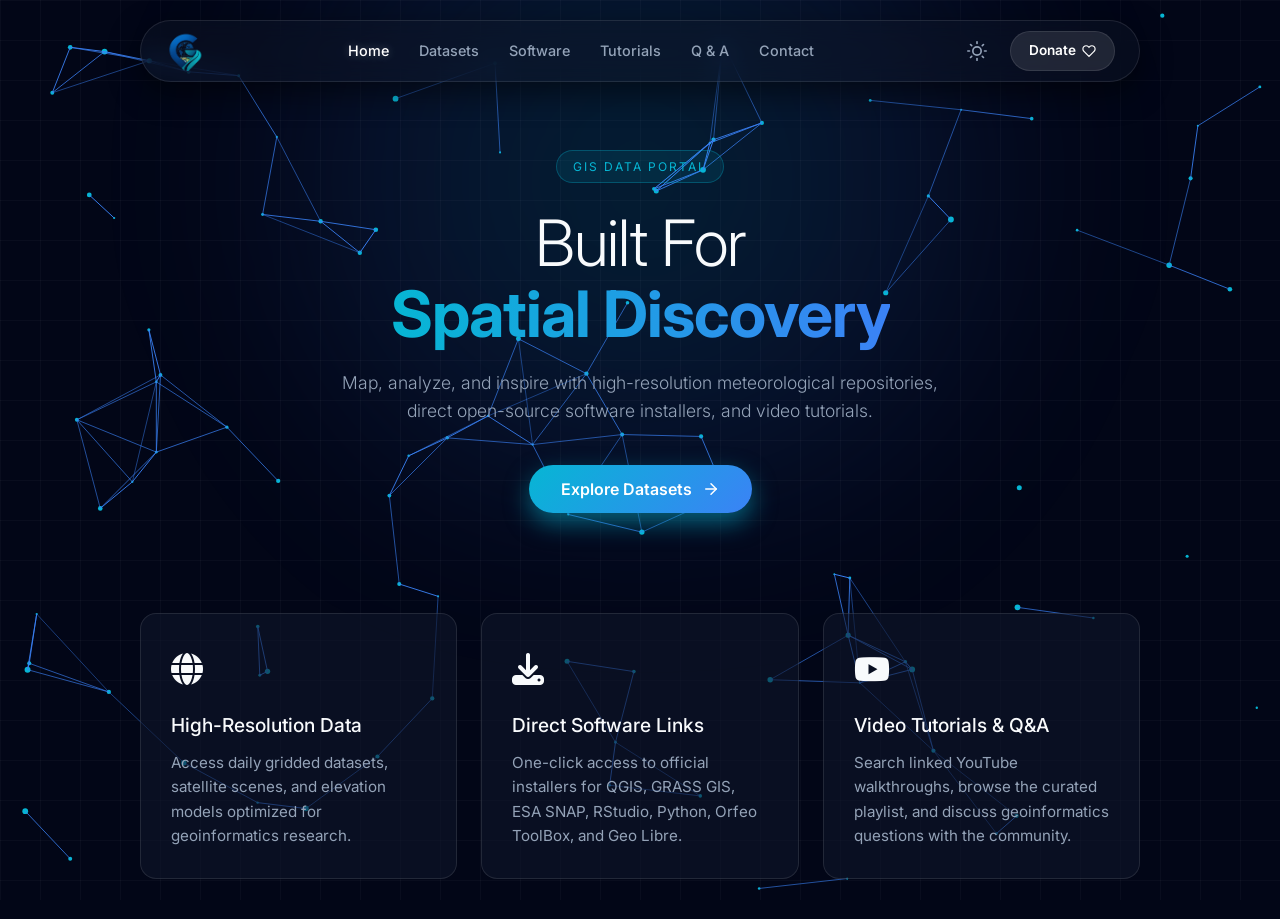
==== commit 499b251d: "Add direct contact email footer note" ====
--- a/frontend/index.html
+++ b/frontend/index.html
@@ -1270,6 +1270,7 @@
         </section>
 
         <!-- ================= CONTACT PAGE ================= -->
+        <!-- ================= CONTACT PAGE ================= -->
         <section id="contact" class="page-section">
             <div class="glass-card widget-card" style="text-align: center; max-width: 600px; margin: 0 auto;">
                 <h2>Contact Us</h2>
@@ -1286,6 +1287,13 @@
                     </div>
                     <button type="submit" class="glow-btn" style="width: 100%;"><span>Send Message</span></button>
                 </form>
+
+                <!-- Direct Contact Email Footer -->
+                <div style="margin-top: 24px; padding-top: 18px; border-top: 1px solid rgba(56, 189, 248, 0.2); font-size: 0.88rem; color: #94a3b8; line-height: 1.6;">
+                    Please feel free to contact us via 
+                    <a href="mailto:contact@gisgateway.co.in" style="color: #38bdf8; font-weight: 600; text-decoration: none;">contact@gisgateway.co.in</a> 
+                    for any queries including website creation, research paper writing assistance, project collab, etc.
+                </div>
             </div>
         </section>
 
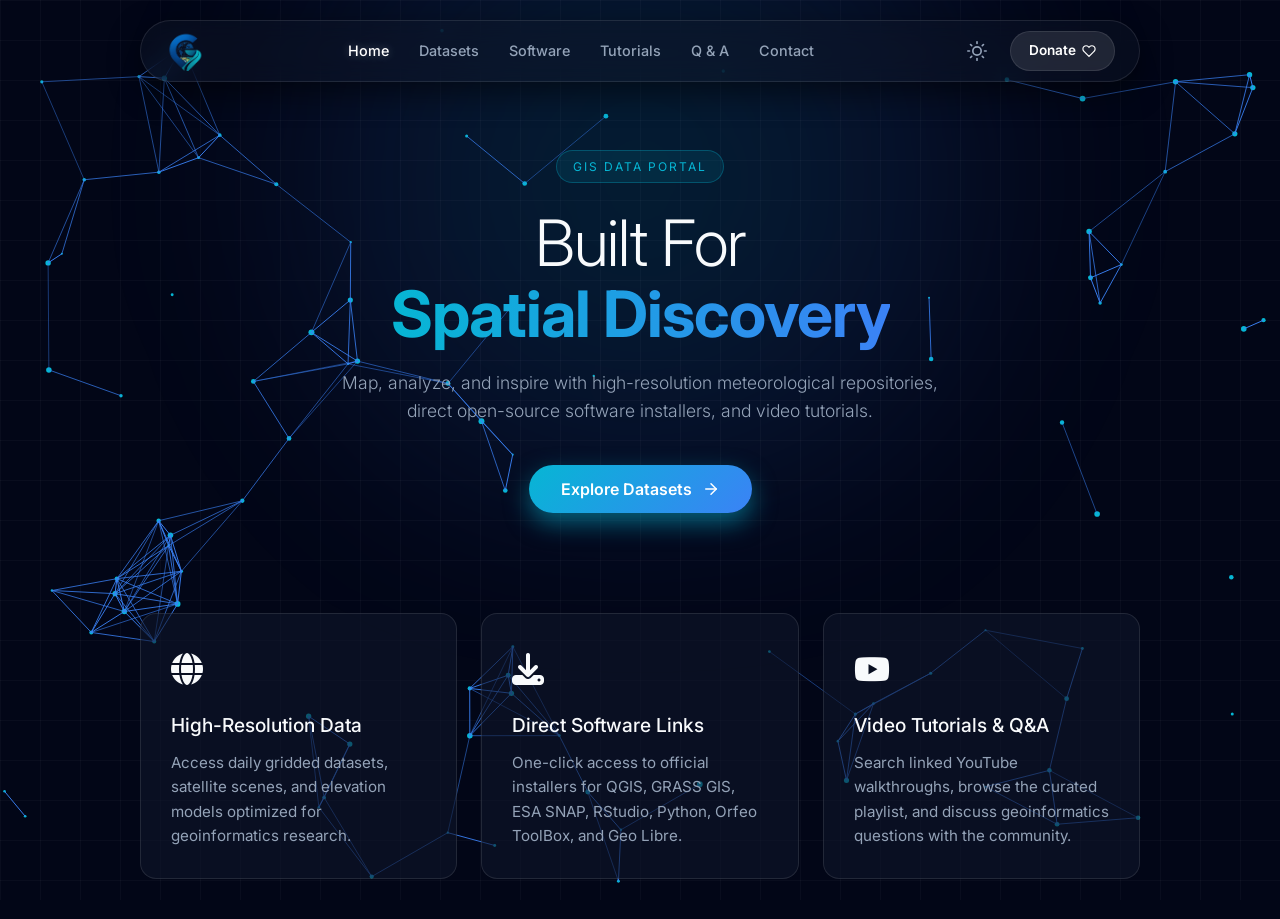
==== commit 88ae45ff: "replaced imd gridded link" ====
--- a/frontend/index.html
+++ b/frontend/index.html
@@ -528,14 +528,14 @@
             <div class="flashcard-grid">
                 
                 <!-- 1. IMD Gridded Data -->
-                <a href="https://imdpune.gov.in/cmpg/Griddata/Rainfall_25_Bin.html" target="_blank" rel="noopener noreferrer" class="flashcard" data-category="climate">
+                <a href="https://imdweb.lwcc.in/" target="_blank" rel="noopener noreferrer" class="flashcard" data-category="climate">
                     <div>
                         <div class="flashcard-top">
                             <div class="flashcard-icon"><i class="fa-solid fa-cloud-showers-heavy"></i></div>
                             <span class="flashcard-badge">0.25° × 0.25° Binary / NetCDF</span>
                         </div>
                         <h3 class="flashcard-title">IMD Gridded Data</h3>
-                        <span class="flashcard-domain">imdpune.gov.in/cmpg/Griddata/Rainfall_25_Bin.html</span>
+                        <span class="flashcard-domain">imdweb.lwcc.in</span>
                         <p class="flashcard-desc">
                             Official India Meteorological Department (IMD Pune) high-spatial-resolution daily gridded rainfall (1901–present) and temperature (1951–present) binary and NetCDF archives over India.
                         </p>
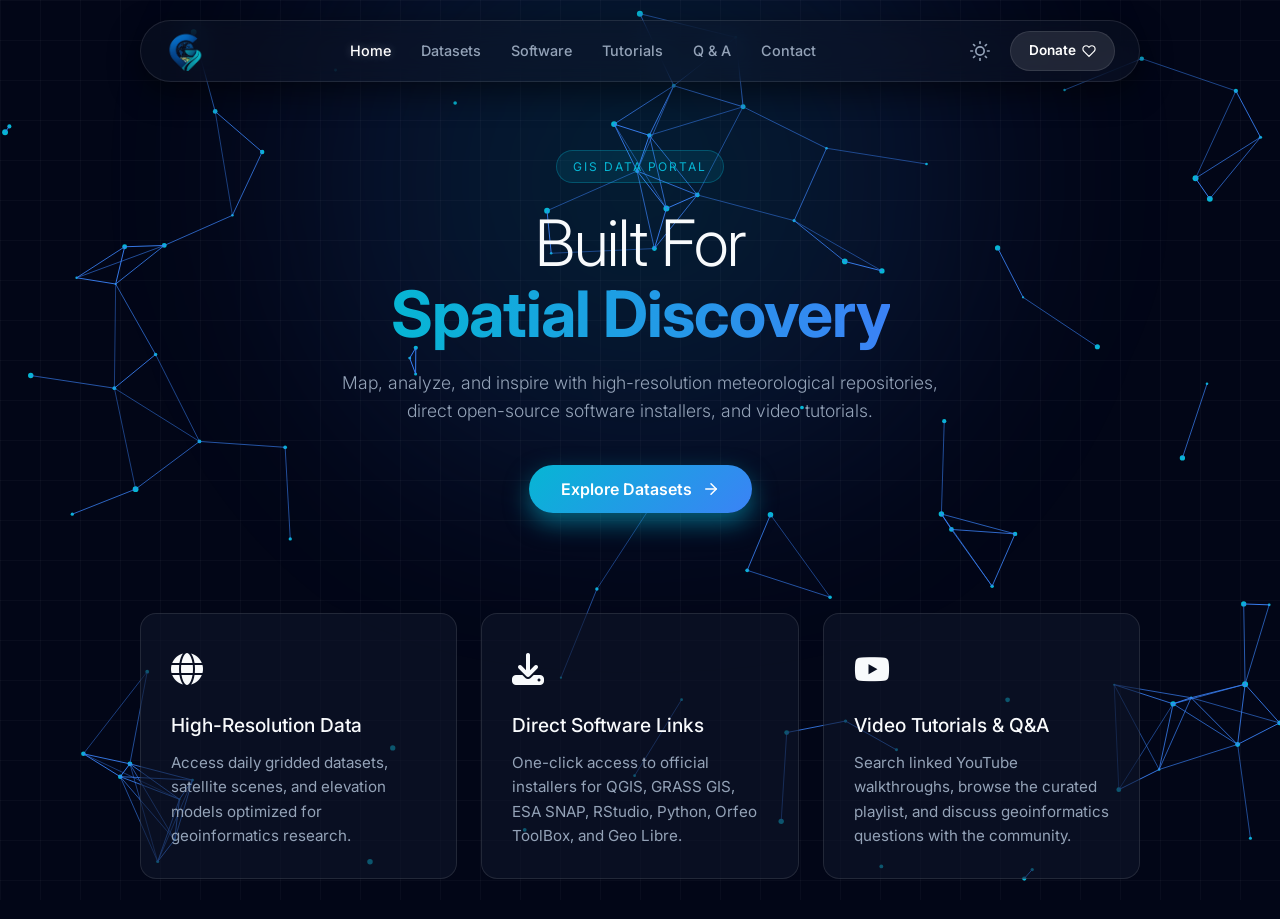
==== commit e24da79b: "Full mobile-responsive update with Q&A and contact footer" ====
--- a/frontend/index.html
+++ b/frontend/index.html
@@ -9,8 +9,8 @@
     <!-- Font Awesome CDN -->
     <link rel="stylesheet" href="https://cdnjs.cloudflare.com/ajax/libs/font-awesome/6.4.0/css/all.min.css">
 
-    <!-- Version 23.0 forces the browser to drop the cache -->
-    <link rel="stylesheet" href="style.css?v=23.0">
+    <!-- Version 24.0 forces the browser to drop the cache -->
+    <link rel="stylesheet" href="style.css?v=24.0">
     <meta name="google-adsense-account" content="ca-pub-8841814950405003">
 
     <style>
@@ -400,6 +400,135 @@
             gap: 10px;
         }
 
+        /* ================= MOBILE RESPONSIVE STYLES ================= */
+        html, body {
+            max-width: 100%;
+            overflow-x: hidden;
+        }
+
+        .mobile-menu-btn {
+            display: none;
+            background: rgba(255, 255, 255, 0.06);
+            border: 1px solid rgba(56, 189, 248, 0.3);
+            color: #f8fafc;
+            width: 44px;
+            height: 44px;
+            border-radius: 10px;
+            align-items: center;
+            justify-content: center;
+            font-size: 1.15rem;
+            cursor: pointer;
+        }
+
+        body.light-mode .mobile-menu-btn {
+            color: #0f172a;
+            background: rgba(15, 23, 42, 0.06);
+            border-color: rgba(15, 23, 42, 0.18);
+        }
+
+        @media (max-width: 820px) {
+            .mobile-menu-btn {
+                display: inline-flex;
+            }
+
+            .main-nav {
+                display: none;
+                position: absolute;
+                top: calc(100% + 10px);
+                left: 16px;
+                right: 16px;
+                flex-direction: column;
+                gap: 6px;
+                padding: 14px;
+                border-radius: 16px;
+                background: rgba(15, 23, 42, 0.96);
+                backdrop-filter: blur(18px);
+                border: 1px solid rgba(56, 189, 248, 0.28);
+                box-shadow: 0 18px 36px rgba(0, 0, 0, 0.55);
+                z-index: 999;
+            }
+
+            body.light-mode .main-nav {
+                background: rgba(255, 255, 255, 0.97);
+                border-color: rgba(15, 23, 42, 0.14);
+            }
+
+            .main-nav.mobile-open {
+                display: flex;
+            }
+
+            .main-nav .nav-link {
+                padding: 12px 14px;
+                min-height: 44px;
+                display: flex;
+                align-items: center;
+                border-radius: 10px;
+            }
+
+            .hero-title {
+                font-size: clamp(1.85rem, 7vw, 2.5rem) !important;
+                line-height: 1.18;
+            }
+
+            .hero-subtitle {
+                font-size: 0.95rem;
+                padding: 0 6px;
+            }
+
+            .flashcard-grid {
+                grid-template-columns: 1fr !important;
+                gap: 18px;
+                margin: 20px auto 44px auto;
+                padding: 0 14px;
+            }
+
+            .flashcard {
+                padding: 20px;
+            }
+
+            .flashcard-specs {
+                grid-template-columns: 1fr;
+            }
+
+            .playlist-banner {
+                margin: 18px 14px 0 14px;
+                padding: 16px;
+                flex-direction: column;
+                align-items: flex-start;
+            }
+
+            .playlist-pills {
+                width: 100%;
+            }
+
+            .playlist-pill-btn {
+                min-height: 44px;
+                display: inline-flex;
+                align-items: center;
+            }
+
+            .qa-wrapper {
+                padding: 0 14px;
+                margin-bottom: 44px;
+            }
+
+            .qa-ask-card,
+            .qa-thread-card {
+                padding: 18px;
+            }
+
+            .qa-replies-container {
+                padding-left: 12px;
+            }
+
+            .filter-btn,
+            .qa-reply-toggle-btn,
+            #theme-toggle,
+            .donate-btn {
+                min-height: 44px;
+            }
+        }
+
         /* Light Mode Compatibility */
         body.light-mode .flashcard,
         body.light-mode .playlist-banner,
@@ -461,7 +590,7 @@
                 <a href="#qa" class="nav-link" data-target="qa">Q &amp; A</a>
                 <a href="#contact" class="nav-link" data-target="contact">Contact</a>
             </nav>
-            <div class="nav-actions" style="display: flex; align-items: center; gap: 15px;">
+            <div class="nav-actions" style="display: flex; align-items: center; gap: 12px;">
                 
                 <!-- Theme Toggle Button -->
                 <button id="theme-toggle" class="theme-toggle-btn" aria-label="Toggle theme">
@@ -471,6 +600,10 @@
                     <svg id="moon-icon" xmlns="http://www.w3.org/2000/svg" width="20" height="20" viewBox="0 0 24 24" fill="none" stroke="currentColor" stroke-width="2" stroke-linecap="round" stroke-linejoin="round" style="display: none;">
                         <path d="M21 12.79A9 9 0 1 1 11.21 3 7 7 0 0 0 21 12.79z"></path>
                     </svg>
+                </button>
+
+                <button type="button" id="mobileMenuBtn" class="mobile-menu-btn" aria-label="Toggle navigation menu" aria-expanded="false">
+                    <i class="fa-solid fa-bars"></i>
                 </button>
 
                 <a href="#donate" data-target="donate" class="donate-btn route-btn">Donate <svg width="14" height="14" viewBox="0 0 24 24" fill="none" stroke="currentColor" stroke-width="2"><path d="M20.84 4.61a5.5 5.5 0 0 0-7.78 0L12 5.67l-1.06-1.06a5.5 5.5 0 0 0-7.78 7.78l1.06 1.06L12 21.23l7.78-7.78 1.06-1.06a5.5 5.5 0 0 0 0-7.78z"></path></svg></a>
@@ -1270,7 +1403,6 @@
         </section>
 
         <!-- ================= CONTACT PAGE ================= -->
-        <!-- ================= CONTACT PAGE ================= -->
         <section id="contact" class="page-section">
             <div class="glass-card widget-card" style="text-align: center; max-width: 600px; margin: 0 auto;">
                 <h2>Contact Us</h2>
@@ -1348,7 +1480,7 @@
         </div>
     </div>
 
-    <!-- Version 23.0 forces the browser to drop the cache -->
-    <script src="script.js?v=23.0"></script>
+    <!-- Version 24.0 forces the browser to drop the cache -->
+    <script src="script.js?v=24.0"></script>
 </body>
 </html>
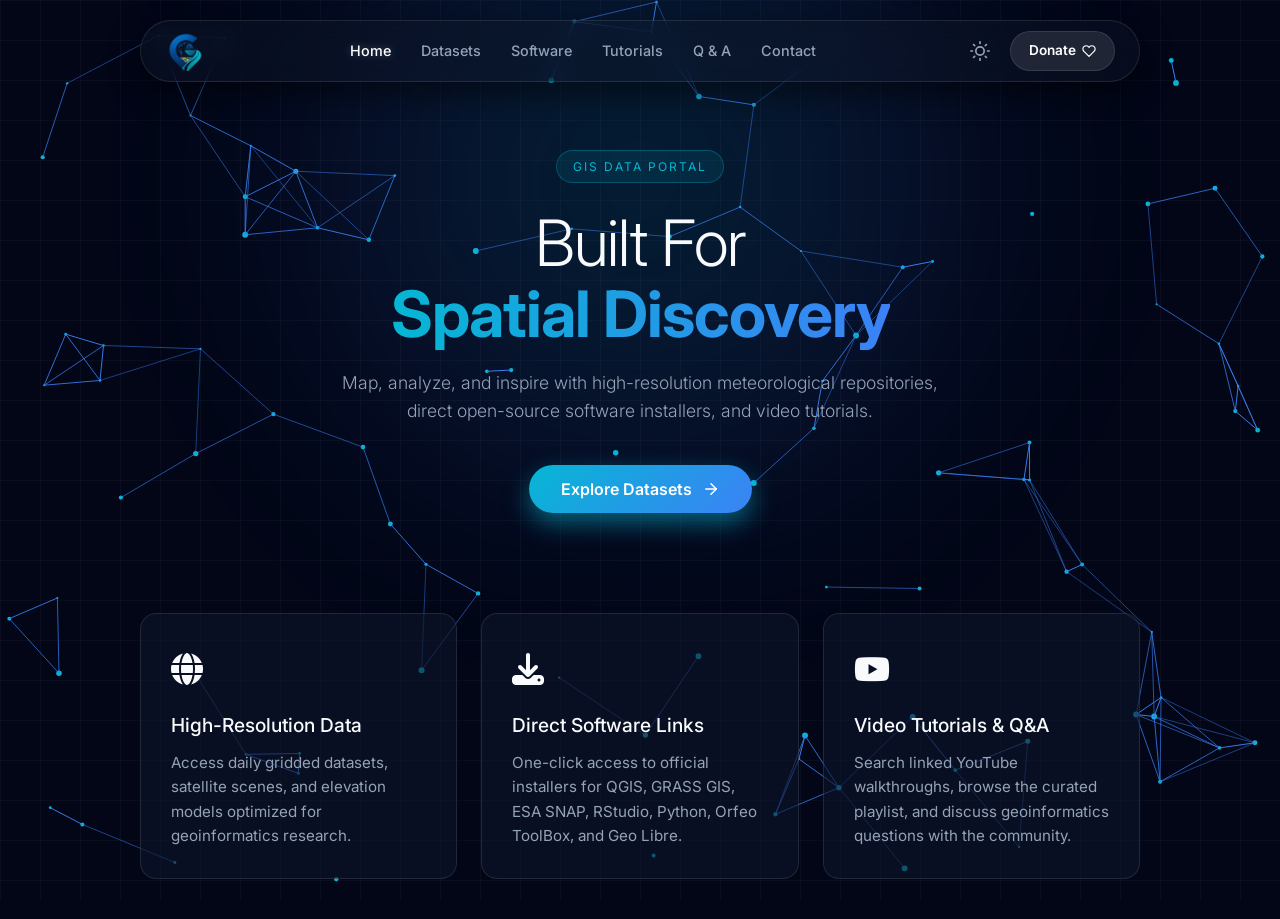
==== commit dff2ef4e: "removed research paper creation text" ====
--- a/frontend/index.html
+++ b/frontend/index.html
@@ -1424,7 +1424,7 @@
                 <div style="margin-top: 24px; padding-top: 18px; border-top: 1px solid rgba(56, 189, 248, 0.2); font-size: 0.88rem; color: #94a3b8; line-height: 1.6;">
                     Please feel free to contact us via 
                     <a href="mailto:contact@gisgateway.co.in" style="color: #38bdf8; font-weight: 600; text-decoration: none;">contact@gisgateway.co.in</a> 
-                    for any queries including website creation, research paper writing assistance, project collab, etc.
+                    for any queries including website creation, project collab, etc.
                 </div>
             </div>
         </section>
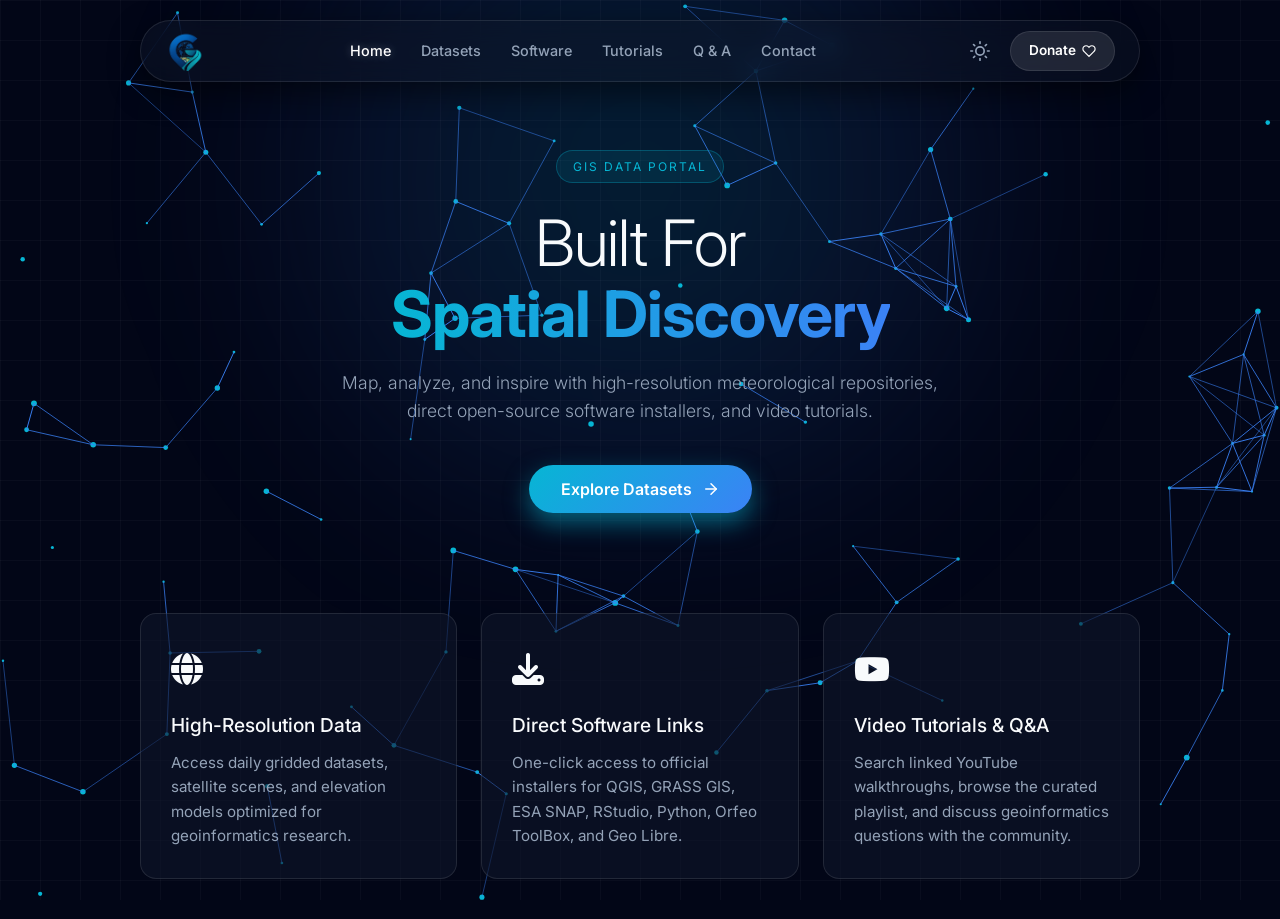
==== commit 537c3706: "Add SWAT+, HEC-RAS, and HEC-HMS software cards" ====
--- a/frontend/index.html
+++ b/frontend/index.html
@@ -1246,6 +1246,92 @@
                     </div>
                 </a>
 
+                <!-- 8. SWAT+ -->
+                <a href="https://plus.swat.tamu.edu/downloads/4.1/swatplus-windows-installer-4.1.0.zip" target="_blank" rel="noopener noreferrer" class="flashcard">
+                    <div>
+                        <div class="flashcard-top">
+                            <div class="flashcard-icon"><i class="fa-solid fa-water"></i></div>
+                            <span class="flashcard-badge">SWAT+ 4.1.0 (.zip)</span>
+                        </div>
+                        <h3 class="flashcard-title">SWAT+ (Soil &amp; Water Assessment)</h3>
+                        <span class="flashcard-domain">plus.swat.tamu.edu/downloads/4.1/swatplus-windows-installer-4.1.0.zip</span>
+                        <p class="flashcard-desc">
+                            Direct Windows installer archive for SWAT+ (v4.1.0), a river basin scale watershed model for simulating surface runoff, sediment yield, and agricultural water quality.
+                        </p>
+                        <div class="flashcard-specs">
+                            <div>
+                                <span class="spec-label">Package Type</span>
+                                <span class="spec-value">Windows .zip Installer</span>
+                            </div>
+                            <div>
+                                <span class="spec-label">Version</span>
+                                <span class="spec-value">SWAT+ 4.1.0 (TAMU)</span>
+                            </div>
+                        </div>
+                    </div>
+                    <div class="flashcard-action">
+                        <span>Download SWAT+</span>
+                        <i class="fa-solid fa-download"></i>
+                    </div>
+                </a>
+
+                <!-- 9. HEC-RAS -->
+                <a href="https://github.com/HydrologicEngineeringCenter/hec-downloads/releases/download/1.0.48/HEC-RAS_702_Setup.exe" target="_blank" rel="noopener noreferrer" class="flashcard">
+                    <div>
+                        <div class="flashcard-top">
+                            <div class="flashcard-icon"><i class="fa-solid fa-bridge-water"></i></div>
+                            <span class="flashcard-badge">HEC-RAS 7.0.2 (.exe)</span>
+                        </div>
+                        <h3 class="flashcard-title">HEC-RAS (River Analysis System)</h3>
+                        <span class="flashcard-domain">github.com/HydrologicEngineeringCenter/hec-downloads/.../HEC-RAS_702_Setup.exe</span>
+                        <p class="flashcard-desc">
+                            Direct Windows setup for USACE HEC-RAS 7.0.2 to perform 1D/2D steady and unsteady river hydraulics, flood inundation mapping, and sediment transport modeling.
+                        </p>
+                        <div class="flashcard-specs">
+                            <div>
+                                <span class="spec-label">Package Type</span>
+                                <span class="spec-value">Windows .exe Setup</span>
+                            </div>
+                            <div>
+                                <span class="spec-label">Version</span>
+                                <span class="spec-value">USACE HEC-RAS 7.0.2</span>
+                            </div>
+                        </div>
+                    </div>
+                    <div class="flashcard-action">
+                        <span>Download HEC-RAS</span>
+                        <i class="fa-solid fa-download"></i>
+                    </div>
+                </a>
+
+                <!-- 10. HEC-HMS -->
+                <a href="https://github.com/HydrologicEngineeringCenter/hec-downloads/releases/download/1.0.47/HEC-HMS_414_Setup.exe" target="_blank" rel="noopener noreferrer" class="flashcard">
+                    <div>
+                        <div class="flashcard-top">
+                            <div class="flashcard-icon"><i class="fa-solid fa-cloud-rain"></i></div>
+                            <span class="flashcard-badge">HEC-HMS 4.14 (.exe)</span>
+                        </div>
+                        <h3 class="flashcard-title">HEC-HMS (Hydrologic Modeling)</h3>
+                        <span class="flashcard-domain">github.com/HydrologicEngineeringCenter/hec-downloads/.../HEC-HMS_414_Setup.exe</span>
+                        <p class="flashcard-desc">
+                            Direct Windows setup for USACE HEC-HMS 4.14 for rainfall-runoff simulation, watershed delineation, hydrograph routing, and flood frequency modeling.
+                        </p>
+                        <div class="flashcard-specs">
+                            <div>
+                                <span class="spec-label">Package Type</span>
+                                <span class="spec-value">Windows .exe Setup</span>
+                            </div>
+                            <div>
+                                <span class="spec-label">Version</span>
+                                <span class="spec-value">USACE HEC-HMS 4.14</span>
+                            </div>
+                        </div>
+                    </div>
+                    <div class="flashcard-action">
+                        <span>Download HEC-HMS</span>
+                        <i class="fa-solid fa-download"></i>
+                    </div>
+                </a>
             </div>
         </section>
 
